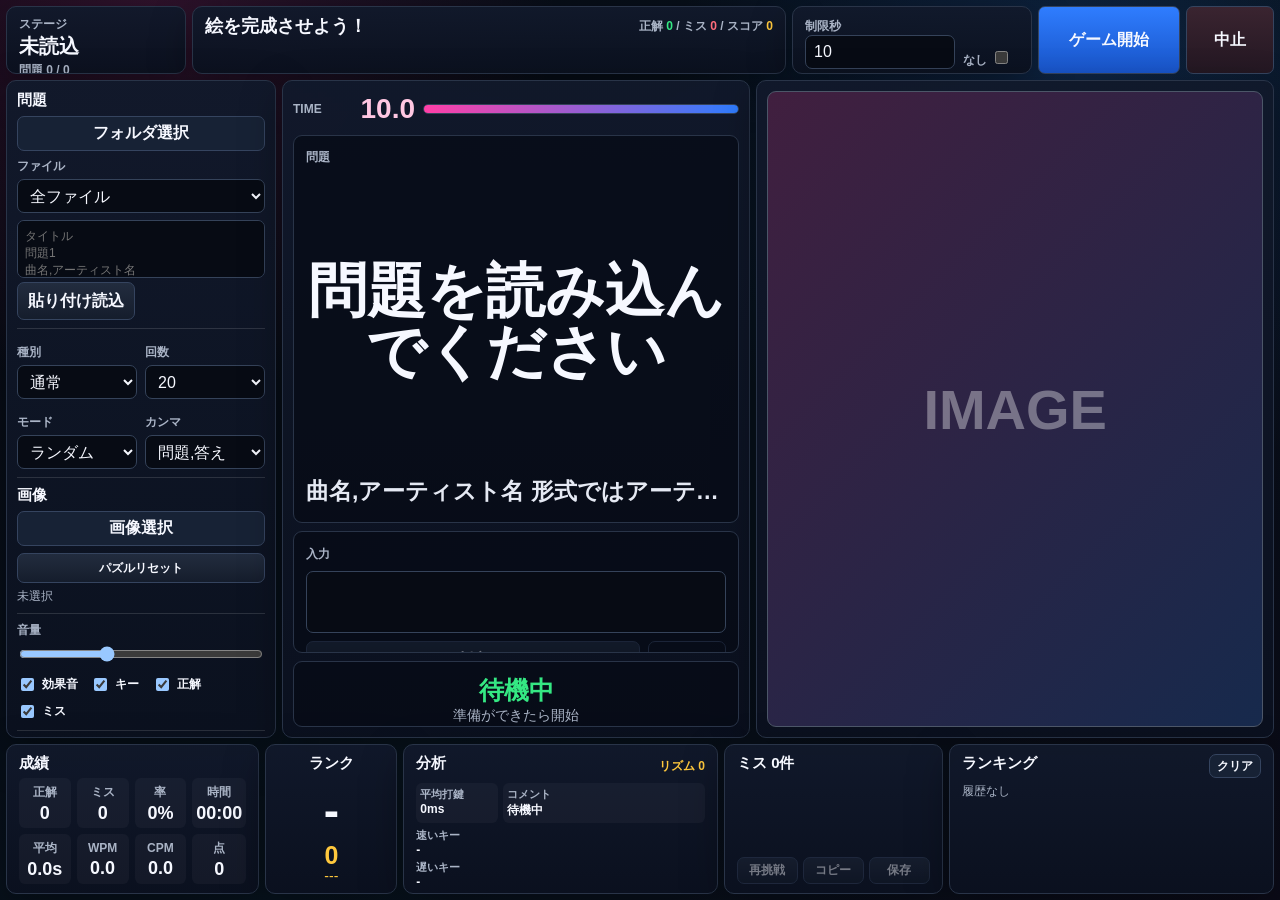
==== index.html @ b045d0a6 "Make rhythm BPM control visible" ====
<!doctype html>
<html lang="ja">
<head>
  <meta charset="utf-8">
  <meta name="viewport" content="width=device-width, initial-scale=1">
  <title>Panel Typing Game</title>
  <link rel="stylesheet" href="style.css">
</head>
<body>
  <main class="app-shell">
    <header class="top-bar">
      <section class="top-card stage-card">
        <span class="mini-label">ステージ</span>
        <strong id="stageTitle">未読込</strong>
        <span>問題 <b id="currentIndex">0</b> / <b id="targetCount">0</b></span>
      </section>

      <section class="top-card progress-card">
        <div class="progress-head">
          <strong>絵を完成させよう！</strong>
          <span>正解 <b id="correctCount">0</b> / ミス <b id="missCount">0</b> / スコア <b id="liveScore">0</b></span>
        </div>
        <div id="progressTiles" class="progress-tiles"></div>
        <div class="progress-track"><div id="progressFill" class="progress-fill"></div></div>
      </section>

      <section class="top-card quick-settings">
        <label>
          <span>制限秒</span>
          <input id="timeLimitInput" type="number" min="1" max="999" step="1" value="10">
        </label>
        <label class="custom-time">
          <span>なし</span>
          <input id="noTimeLimitToggle" type="checkbox">
        </label>
      </section>

      <button id="startBtn" class="button primary-button" type="button">ゲーム開始</button>
      <button id="abortBtn" class="button danger-button" type="button">中止</button>
    </header>

    <section class="game-grid">
      <aside class="side-panel">
        <section class="control-block">
          <div class="block-title">問題</div>
          <label class="file-button">
            フォルダ選択
            <input id="folderInput" type="file" accept=".txt" webkitdirectory multiple>
          </label>
          <label class="compact-label">
            <span>ファイル</span>
            <select id="fileSelect">
              <option value="all">全ファイル</option>
            </select>
          </label>
          <textarea id="pasteArea" class="paste-area" rows="4" placeholder="タイトル&#10;問題1&#10;曲名,アーティスト名"></textarea>
          <button id="loadPasteBtn" class="button secondary-button" type="button">貼り付け読込</button>
        </section>

        <section class="control-block compact-grid">
          <label>
            <span>種別</span>
            <select id="gameTypeSelect">
              <option value="normal" selected>通常</option>
              <option value="timeAttack">タイムアタック</option>
            </select>
          </label>
          <label>
            <span>回数</span>
            <select id="questionCountSelect">
              <option value="10">10</option>
              <option value="20" selected>20</option>
              <option value="30">30</option>
              <option value="50">50</option>
              <option value="all">全問</option>
            </select>
          </label>
          <label>
            <span>モード</span>
            <select id="modeSelect">
              <option value="random" selected>ランダム</option>
              <option value="order">順番</option>
            </select>
          </label>
          <label>
            <span>カンマ</span>
            <select id="commaModeSelect">
              <option value="answer" selected>問題,答え</option>
              <option value="music">音楽</option>
              <option value="sub">問題,サブ</option>
            </select>
          </label>
        </section>

        <section class="control-block">
          <div class="block-title">画像</div>
          <label class="file-button">
            画像選択
            <input id="imageInput" type="file" accept="image/jpeg,image/png">
          </label>
          <button id="resetPuzzleBtn" class="button secondary-button reset-puzzle-button" type="button">パズルリセット</button>
          <div id="imageFileName" class="small-text">未選択</div>
        </section>

        <section class="control-block sound-block">
          <label><span>音量</span><input id="volumeInput" type="range" min="0" max="1" step="0.01" value="0.35"></label>
          <label><input id="soundToggle" type="checkbox" checked> 効果音</label>
          <label><input id="keySoundToggle" type="checkbox" checked> キー</label>
          <label><input id="correctSoundToggle" type="checkbox" checked> 正解</label>
          <label><input id="missSoundToggle" type="checkbox" checked> ミス</label>
        </section>

        <section class="control-block rhythm-block">
          <div class="block-title">リズム</div>
          <div class="rhythm-row">
            <label><input id="rhythmToggle" type="checkbox"> 加点</label>
            <label><span>BPM</span><input id="rhythmBpmInput" type="number" min="40" max="240" step="1" value="100"></label>
          </div>
          <div id="rhythmStatus" class="small-text">拍に合うと加点</div>
        </section>

        <section class="control-block backlog-block">
          <div class="block-title">保留項目</div>
          <ul class="backlog-list">
            <li>デモモード</li>
            <li>高得点モード</li>
            <li>残り1/3警告音</li>
            <li>問題別成績</li>
            <li>難易度別スコア補正</li>
            <li>正解表示時間設定</li>
          <li>CSV/列形式インポート</li>
          </ul>
        </section>
      </aside>

      <section class="typing-panel">
        <div class="timer-line">
          <span>TIME</span>
          <strong id="timerValue">--</strong>
          <div class="timer-gauge"><div id="timerFill"></div></div>
        </div>
        <article class="question-card">
          <div id="countdownOverlay" class="countdown hidden">3</div>
          <span class="mini-label">問題</span>
          <div id="questionText" class="question-text">問題を読み込んでください</div>
          <div id="questionSub" class="question-sub">曲名,アーティスト名 形式ではアーティスト名を表示</div>
        </article>
        <article class="answer-card">
          <span class="mini-label">入力</span>
          <input id="answerInput" type="text" autocomplete="off" spellcheck="false" disabled>
          <div class="answer-actions">
            <button id="judgeBtn" class="button secondary-button" type="button" disabled>判定</button>
            <button id="skipBtn" class="button ghost-button" type="button" disabled>ミス</button>
          </div>
        </article>
        <article class="feedback-card">
          <strong id="feedbackText">待機中</strong>
          <span id="feedbackSub">準備ができたら開始</span>
        </article>
      </section>

      <section class="image-panel">
        <div id="panelBoard" class="panel-board">
          <div class="image-placeholder">IMAGE</div>
        </div>
      </section>
    </section>

    <footer class="bottom-bar">
      <section class="result-card">
        <h2>成績</h2>
        <div class="stats-grid">
          <div><span>正解</span><b id="resultCorrect">0</b></div>
          <div><span>ミス</span><b id="resultMiss">0</b></div>
          <div><span>率</span><b id="resultAccuracy">0%</b></div>
          <div><span>時間</span><b id="resultTime">00:00</b></div>
          <div><span>平均</span><b id="resultAverage">0.0s</b></div>
          <div><span>WPM</span><b id="resultWpm">0.0</b></div>
          <div><span>CPM</span><b id="resultCpm">0.0</b></div>
          <div><span>点</span><b id="resultScore">0</b></div>
        </div>
      </section>

      <section class="rank-card">
        <h2>ランク</h2>
        <strong id="rankValue">-</strong>
        <b id="rankScore" class="rank-score-large">0</b>
        <span id="rankStars">---</span>
      </section>

      <section class="analysis-card">
        <div class="card-head"><h2>分析</h2><span id="rhythmResult">リズム 0</span></div>
        <div class="analysis-grid">
          <div><span>平均打鍵</span><b id="resultKeyAverage">0ms</b></div>
          <div><span>コメント</span><b id="analysisComment">待機中</b></div>
        </div>
        <div class="analysis-lists">
          <p><span>速いキー</span><b id="fastKeys">-</b></p>
          <p><span>遅いキー</span><b id="slowKeys">-</b></p>
          <p><span>得意</span><b id="strongWords">-</b></p>
          <p><span>不得意</span><b id="weakWords">-</b></p>
        </div>
      </section>

      <section class="miss-card">
        <div class="card-head"><h2>ミス <span id="missSummary">0件</span></h2></div>
        <ol id="missList" class="miss-list"></ol>
        <div class="mini-actions">
          <button id="retryMissBtn" class="button secondary-button" type="button" disabled>再挑戦</button>
          <button id="copyMissBtn" class="button secondary-button" type="button" disabled>コピー</button>
          <button id="saveMissBtn" class="button secondary-button" type="button" disabled>保存</button>
        </div>
      </section>

      <section class="ranking-card">
        <div class="card-head">
          <h2>ランキング</h2>
          <button id="clearHistoryBtn" class="mini-button" type="button">クリア</button>
        </div>
        <ol id="rankingList" class="ranking-list"></ol>
      </section>
    </footer>
  </main>

  <script src="app.js"></script>
</body>
</html>
---- style.css ----
:root {
  color-scheme: dark;
  --bg: #070913;
  --panel: rgba(11, 17, 31, 0.96);
  --panel2: rgba(17, 25, 43, 0.96);
  --line: #293448;
  --text: #f6f8ff;
  --muted: #aab4c6;
  --blue: #2f7dff;
  --pink: #ff3fa7;
  --green: #35e883;
  --red: #ff6d7c;
  --gold: #ffc83d;
}

* {
  box-sizing: border-box;
}

body {
  margin: 0;
  width: 100vw;
  height: 100vh;
  overflow: hidden;
  background:
    radial-gradient(circle at 12% 0%, rgba(255, 63, 167, 0.16), transparent 28%),
    radial-gradient(circle at 82% 15%, rgba(47, 125, 255, 0.18), transparent 30%),
    linear-gradient(135deg, #070812, #07131e 54%, #0b0b18);
  color: var(--text);
  font-family: "Segoe UI", "Yu Gothic UI", "Meiryo", sans-serif;
}

button,
input,
select,
textarea {
  font: inherit;
}

button,
select,
input[type="file"],
input[type="checkbox"] {
  cursor: pointer;
}

.app-shell {
  width: min(100vw, 1600px);
  height: 100vh;
  margin: 0 auto;
  padding: 8px;
  display: grid;
  grid-template-rows: 74px minmax(0, 1fr) 166px;
  gap: 8px;
}

.top-bar {
  display: grid;
  grid-template-columns: 180px minmax(340px, 1fr) 240px 142px 88px;
  gap: 8px;
}

.top-card,
.side-panel,
.typing-panel,
.image-panel,
.result-card,
.rank-card,
.analysis-card,
.miss-card,
.ranking-card {
  background: linear-gradient(180deg, var(--panel2), var(--panel));
  border: 1px solid var(--line);
  border-radius: 10px;
  box-shadow: 0 14px 42px rgba(0, 0, 0, 0.34);
}

.top-card {
  padding: 9px 12px;
  overflow: hidden;
}

.stage-card {
  display: grid;
  grid-template-rows: 15px 27px 20px;
  gap: 2px;
}

.stage-card strong {
  overflow: hidden;
  text-overflow: ellipsis;
  white-space: nowrap;
  font-size: 20px;
}

.mini-label,
.stage-card span,
.progress-head span,
.quick-settings span,
.compact-label span,
.compact-grid span,
.sound-block span,
.rhythm-block span,
.backlog-list,
.stats-grid span {
  color: var(--muted);
  font-size: 12px;
  font-weight: 800;
}

.progress-card {
  display: grid;
  grid-template-rows: 20px 24px 10px;
  gap: 7px;
}

.progress-head {
  display: flex;
  align-items: center;
  justify-content: space-between;
  gap: 12px;
  min-width: 0;
}

.progress-head strong {
  font-size: 18px;
  white-space: nowrap;
}

.progress-head span {
  white-space: nowrap;
}

.progress-head b:nth-of-type(1) {
  color: var(--green);
}

.progress-head b:nth-of-type(2) {
  color: var(--red);
}

.progress-head b:nth-of-type(3) {
  color: var(--gold);
}

.progress-tiles {
  display: grid;
  grid-template-columns: repeat(auto-fit, minmax(12px, 1fr));
  gap: 4px;
}

.progress-tile {
  height: 22px;
  border: 1px solid #566174;
  border-radius: 3px;
  background: #11151e;
}

.progress-tile.done {
  background: linear-gradient(180deg, #ff58b8, #d9228b);
  box-shadow: 0 0 10px rgba(255, 63, 167, 0.5);
}

.progress-track,
.timer-gauge {
  height: 10px;
  border: 1px solid #35435a;
  border-radius: 999px;
  overflow: hidden;
  background: #101826;
}

.progress-fill,
#timerFill {
  height: 100%;
  width: 0%;
  background: linear-gradient(90deg, var(--pink), var(--blue));
  transition: width 120ms ease;
}

.quick-settings {
  display: grid;
  grid-template-columns: 1fr 56px;
  gap: 8px;
  align-items: end;
}

.custom-time input[type="number"] {
  text-align: center;
}

.button,
.file-button,
.mini-button {
  border: 1px solid #35445f;
  border-radius: 7px;
  color: var(--text);
  background: #172235;
  font-weight: 900;
  text-align: center;
}

.button {
  min-height: 38px;
  padding: 7px 10px;
}

.button:disabled {
  opacity: 0.45;
  cursor: not-allowed;
}

.primary-button {
  background: linear-gradient(180deg, #2f7dff, #1854c8);
}

.secondary-button {
  background: linear-gradient(180deg, #222c3e, #151d2c);
}

.ghost-button {
  background: transparent;
}

.danger-button {
  background: linear-gradient(180deg, #3a2430, #231722);
}

select,
input[type="number"],
input[type="text"],
textarea {
  width: 100%;
  border: 1px solid #35435a;
  border-radius: 7px;
  background: #070b14;
  color: var(--text);
}

select,
input[type="number"] {
  height: 34px;
  padding: 4px 8px;
}

.game-grid {
  min-height: 0;
  display: grid;
  grid-template-columns: 270px minmax(360px, 0.95fr) minmax(420px, 1.05fr);
  gap: 8px;
}

.side-panel {
  min-height: 0;
  padding: 10px;
  display: grid;
  grid-template-rows: auto auto auto auto auto minmax(0, 1fr);
  gap: 8px;
  overflow: hidden;
}

.control-block {
  padding-bottom: 8px;
  border-bottom: 1px solid rgba(255, 255, 255, 0.13);
}

.control-block:last-child {
  border-bottom: 0;
}

.block-title {
  margin-bottom: 6px;
  font-size: 15px;
  font-weight: 900;
}

.file-button {
  display: grid;
  place-items: center;
  min-height: 34px;
  padding: 6px 8px;
}

.file-button input {
  display: none;
}

.compact-label,
.compact-grid label,
.sound-block label,
.rhythm-block label {
  display: grid;
  gap: 4px;
  margin-top: 7px;
}

.paste-area {
  height: 58px;
  margin-top: 7px;
  padding: 7px;
  resize: none;
  font-size: 12px;
}

.compact-grid {
  display: grid;
  grid-template-columns: 1fr 1fr;
  gap: 8px;
}

.sound-block {
  min-width: 0;
}

.sound-block label {
  display: inline-flex;
  align-items: center;
  gap: 5px;
  margin-right: 8px;
  font-size: 12px;
  font-weight: 800;
}

.sound-block label:first-child {
  display: grid;
  width: 100%;
  margin: 0 0 4px;
}

.rhythm-block label:first-of-type {
  display: flex;
  align-items: center;
  gap: 5px;
  font-size: 12px;
  font-weight: 800;
}

.rhythm-row {
  display: grid;
  grid-template-columns: 72px minmax(0, 1fr);
  gap: 8px;
  align-items: end;
}

.rhythm-row label {
  margin-top: 0;
}

.rhythm-row label:last-child {
  display: grid;
  grid-template-columns: 34px minmax(0, 1fr);
  align-items: center;
  gap: 5px;
}

.rhythm-block input[type="number"] {
  height: 30px;
}

.backlog-block {
  min-height: 0;
  padding-bottom: 0;
  overflow: hidden;
}

.backlog-list {
  max-height: 100%;
  margin: 0;
  padding-left: 17px;
  overflow-y: auto;
  line-height: 1.45;
}

.small-text,
.empty-note {
  margin-top: 5px;
  color: var(--muted);
  font-size: 12px;
  overflow: hidden;
  text-overflow: ellipsis;
  white-space: nowrap;
}

.typing-panel {
  min-height: 0;
  padding: 10px;
  display: grid;
  grid-template-rows: 36px minmax(176px, 1fr) 122px 66px;
  gap: 8px;
}

.timer-line {
  display: grid;
  grid-template-columns: 44px 70px 1fr;
  align-items: center;
  gap: 8px;
}

.timer-line span {
  color: var(--muted);
  font-size: 12px;
  font-weight: 900;
}

.timer-line strong {
  color: #ffc7e2;
  font-size: 28px;
  text-align: right;
}

.question-card,
.answer-card,
.feedback-card {
  position: relative;
  border: 1px solid var(--line);
  border-radius: 9px;
  background: rgba(6, 11, 21, 0.72);
  padding: 12px;
  overflow: hidden;
}

.question-card {
  display: grid;
  grid-template-rows: 18px minmax(0, 1fr) 34px;
  align-items: center;
  gap: 4px;
}

.question-text {
  display: grid;
  place-items: center;
  text-align: center;
  font-size: clamp(42px, 5vw, 76px);
  line-height: 1.04;
  font-weight: 900;
  overflow-wrap: anywhere;
}

.question-sub {
  height: 34px;
  text-align: center;
  color: #e5e9f3;
  font-size: clamp(16px, 1.8vw, 24px);
  font-weight: 800;
  overflow: hidden;
  text-overflow: ellipsis;
  white-space: nowrap;
  align-self: start;
}

#answerInput {
  height: 62px;
  margin-top: 8px;
  padding: 6px 12px;
  font-family: Consolas, "Courier New", monospace;
  font-size: clamp(30px, 4vw, 52px);
}

.answer-actions {
  display: grid;
  grid-template-columns: 1fr 78px;
  gap: 8px;
  margin-top: 8px;
}

.feedback-card {
  display: grid;
  place-items: center;
  text-align: center;
}

.feedback-card strong {
  color: var(--green);
  font-size: 25px;
}

.feedback-card strong.miss {
  color: var(--red);
}

.feedback-card span {
  color: var(--muted);
  font-size: 14px;
}

.countdown {
  position: absolute;
  inset: 0;
  z-index: 5;
  display: grid;
  place-items: center;
  background: rgba(5, 8, 15, 0.82);
  color: var(--gold);
  font-size: min(18vw, 180px);
  font-weight: 1000;
}

.hidden {
  display: none !important;
}

.image-panel {
  min-width: 0;
  min-height: 0;
  padding: 10px;
}

.panel-board {
  position: relative;
  display: grid;
  width: 100%;
  height: 100%;
  min-height: 0;
  overflow: hidden;
  border: 1px solid #4c5668;
  border-radius: 9px;
  background:
    linear-gradient(135deg, rgba(255, 63, 167, 0.2), rgba(47, 125, 255, 0.18)),
    #111725;
}

.board-image {
  position: absolute;
  inset: 0;
  width: 100%;
  height: 100%;
  object-position: center;
  z-index: 0;
}

.image-placeholder {
  position: absolute;
  inset: 0;
  display: grid;
  place-items: center;
  color: rgba(255, 255, 255, 0.36);
  font-size: 56px;
  font-weight: 900;
}

.tile {
  position: relative;
  z-index: 1;
  overflow: hidden;
  border: 1px solid rgba(255, 255, 255, 0.24);
  background: transparent;
  background-repeat: no-repeat;
}

.tile.covered::after {
  content: "";
  position: absolute;
  inset: 0;
  background:
    linear-gradient(135deg, rgba(255, 255, 255, 0.08), transparent 45%),
    linear-gradient(180deg, #2b2b28, #101115);
  box-shadow: inset 0 0 24px rgba(0, 0, 0, 0.5);
}

.tile.revealed {
  animation: revealPop 260ms ease both;
}

@keyframes revealPop {
  0% { transform: scale(0.95); filter: brightness(1.5); }
  100% { transform: scale(1); filter: brightness(1); }
}

.bottom-bar {
  display: grid;
  grid-template-columns: 0.95fr 132px 1.18fr 0.82fr 1.22fr;
  gap: 8px;
  min-height: 0;
}

.result-card,
.rank-card,
.analysis-card,
.miss-card,
.ranking-card {
  padding: 9px 12px;
  overflow: hidden;
}

h2 {
  margin: 0 0 5px;
  font-size: 15px;
}

.stats-grid {
  display: grid;
  grid-template-columns: repeat(4, 1fr);
  gap: 6px;
}

.stats-grid div {
  text-align: center;
  padding: 4px;
  border-radius: 6px;
  background: rgba(255, 255, 255, 0.035);
}

.stats-grid b {
  display: block;
  margin-top: 2px;
  font-size: 18px;
}

.rank-card {
  display: grid;
  grid-template-rows: auto 1fr auto auto;
  align-items: center;
  text-align: center;
}

.rank-card strong {
  display: block;
  font-size: 46px;
  line-height: 1;
}

.rank-score-large {
  display: block;
  color: var(--gold);
  font-size: 25px;
  line-height: 1.05;
}

.rank-s strong {
  color: var(--gold);
}

.rank-a strong {
  color: var(--green);
}

.rank-b strong {
  color: var(--blue);
}

.rank-c strong {
  color: var(--red);
}

.rank-card span {
  color: var(--gold);
  font-size: 14px;
}

.analysis-card {
  display: grid;
  grid-template-rows: auto auto minmax(0, 1fr);
  gap: 5px;
}

.analysis-card .card-head span {
  color: var(--gold);
  font-size: 12px;
  font-weight: 900;
}

.analysis-grid {
  display: grid;
  grid-template-columns: 82px minmax(0, 1fr);
  gap: 5px;
}

.analysis-grid div {
  min-width: 0;
  padding: 4px;
  border-radius: 6px;
  background: rgba(255, 255, 255, 0.035);
}

.analysis-grid span,
.analysis-lists span {
  display: block;
  color: var(--muted);
  font-size: 11px;
  font-weight: 900;
}

.analysis-grid b,
.analysis-lists b {
  display: block;
  overflow: hidden;
  text-overflow: ellipsis;
  white-space: nowrap;
  font-size: 12px;
}

.analysis-lists {
  min-height: 0;
  overflow-y: auto;
  display: grid;
  gap: 3px;
}

.analysis-lists p {
  min-width: 0;
  margin: 0;
}

.miss-card {
  display: grid;
  grid-template-rows: auto minmax(0, 1fr) auto;
}

.ranking-card {
  display: grid;
  grid-template-rows: auto minmax(0, 1fr);
}

.card-head {
  display: flex;
  justify-content: space-between;
  align-items: center;
  gap: 6px;
}

.miss-list,
.ranking-list {
  margin: 0;
  min-height: 0;
  overflow-y: auto;
  overflow-x: hidden;
  font-size: 12px;
}

.miss-list {
  padding-left: 20px;
}

.ranking-list {
  padding-left: 0;
  list-style: none;
}

.miss-list li,
.ranking-list li {
  white-space: nowrap;
  overflow: hidden;
  text-overflow: ellipsis;
}

.mini-actions {
  display: grid;
  grid-template-columns: repeat(3, 1fr);
  gap: 5px;
  margin-top: 5px;
}

.mini-actions .button {
  min-height: 27px;
  padding: 3px 4px;
  font-size: 12px;
}

.mini-button {
  min-height: 24px;
  padding: 2px 7px;
  font-size: 12px;
}

.reset-puzzle-button {
  width: 100%;
  min-height: 30px;
  margin-top: 7px;
  padding: 4px 8px;
  font-size: 12px;
}

.ranking-item {
  display: grid;
  grid-template-columns: 32px 42px minmax(0, 1fr) 26px 56px;
  gap: 5px;
  align-items: center;
}

.ranking-type,
.ranking-grade {
  color: var(--muted);
  font-weight: 900;
}

.ranking-title {
  overflow: hidden;
  text-overflow: ellipsis;
}

.ranking-score {
  color: var(--gold);
  font-weight: 900;
  text-align: right;
}

@media (max-aspect-ratio: 16/10) {
  .app-shell {
    grid-template-rows: 68px minmax(0, 1fr) 150px;
    gap: 6px;
    padding: 6px;
  }

  .top-bar,
  .game-grid,
  .bottom-bar {
    gap: 6px;
  }

  .question-text {
    font-size: clamp(36px, 4.6vw, 66px);
  }

  #answerInput {
    font-size: clamp(28px, 3.5vw, 46px);
  }
}
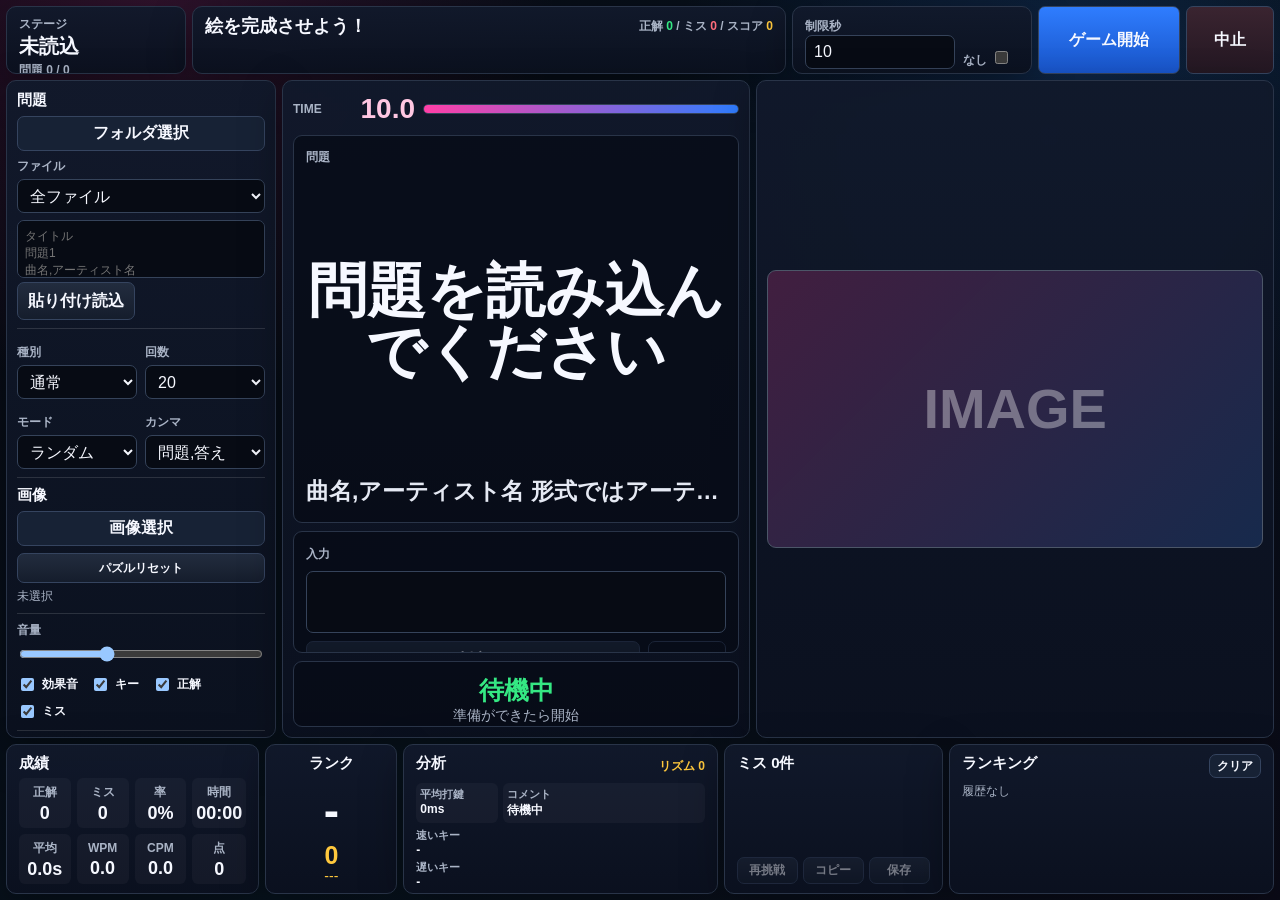
==== commit 1512292d: "Add demo mode and responsive layout fixes" ====
--- a/index.html
+++ b/index.html
@@ -117,6 +117,12 @@
             <label><span>BPM</span><input id="rhythmBpmInput" type="number" min="40" max="240" step="1" value="100"></label>
           </div>
           <div id="rhythmStatus" class="small-text">拍に合うと加点</div>
+        </section>
+
+        <section class="control-block demo-block">
+          <div class="block-title">デモ</div>
+          <label><input id="demoToggle" type="checkbox"> デモ入力</label>
+          <div id="demoStatus" class="small-text">制限時間の80%で入力</div>
         </section>
 
         <section class="control-block backlog-block">
--- a/style.css
+++ b/style.css
@@ -101,6 +101,7 @@
 .compact-grid span,
 .sound-block span,
 .rhythm-block span,
+.demo-block span,
 .backlog-list,
 .stats-grid span {
   color: var(--muted);
@@ -253,10 +254,11 @@
 .side-panel {
   min-height: 0;
   padding: 10px;
-  display: grid;
-  grid-template-rows: auto auto auto auto auto minmax(0, 1fr);
-  gap: 8px;
-  overflow: hidden;
+  display: flex;
+  flex-direction: column;
+  gap: 8px;
+  overflow-y: auto;
+  overflow-x: hidden;
 }
 
 .control-block {
@@ -288,7 +290,8 @@
 .compact-label,
 .compact-grid label,
 .sound-block label,
-.rhythm-block label {
+.rhythm-block label,
+.demo-block label {
   display: grid;
   gap: 4px;
   margin-top: 7px;
@@ -357,10 +360,17 @@
   height: 30px;
 }
 
+.demo-block label {
+  display: flex;
+  align-items: center;
+  gap: 5px;
+  font-size: 12px;
+  font-weight: 800;
+}
+
 .backlog-block {
   min-height: 0;
   padding-bottom: 0;
-  overflow: hidden;
 }
 
 .backlog-list {
@@ -495,6 +505,11 @@
   font-weight: 1000;
 }
 
+.countdown.start-word {
+  font-size: min(9vw, 88px);
+  letter-spacing: 0;
+}
+
 .hidden {
   display: none !important;
 }
@@ -503,13 +518,18 @@
   min-width: 0;
   min-height: 0;
   padding: 10px;
+  display: grid;
+  place-items: center;
 }
 
 .panel-board {
   position: relative;
   display: grid;
-  width: 100%;
-  height: 100%;
+  width: min(100%, calc((100vh - 272px) * 16 / 9));
+  max-width: 100%;
+  height: auto;
+  max-height: 100%;
+  aspect-ratio: 16 / 9;
   min-height: 0;
   overflow: hidden;
   border: 1px solid #4c5668;
@@ -814,4 +834,8 @@
   #answerInput {
     font-size: clamp(28px, 3.5vw, 46px);
   }
-}
+
+  .panel-board {
+    width: min(100%, calc((100vh - 236px) * 16 / 9));
+  }
+}
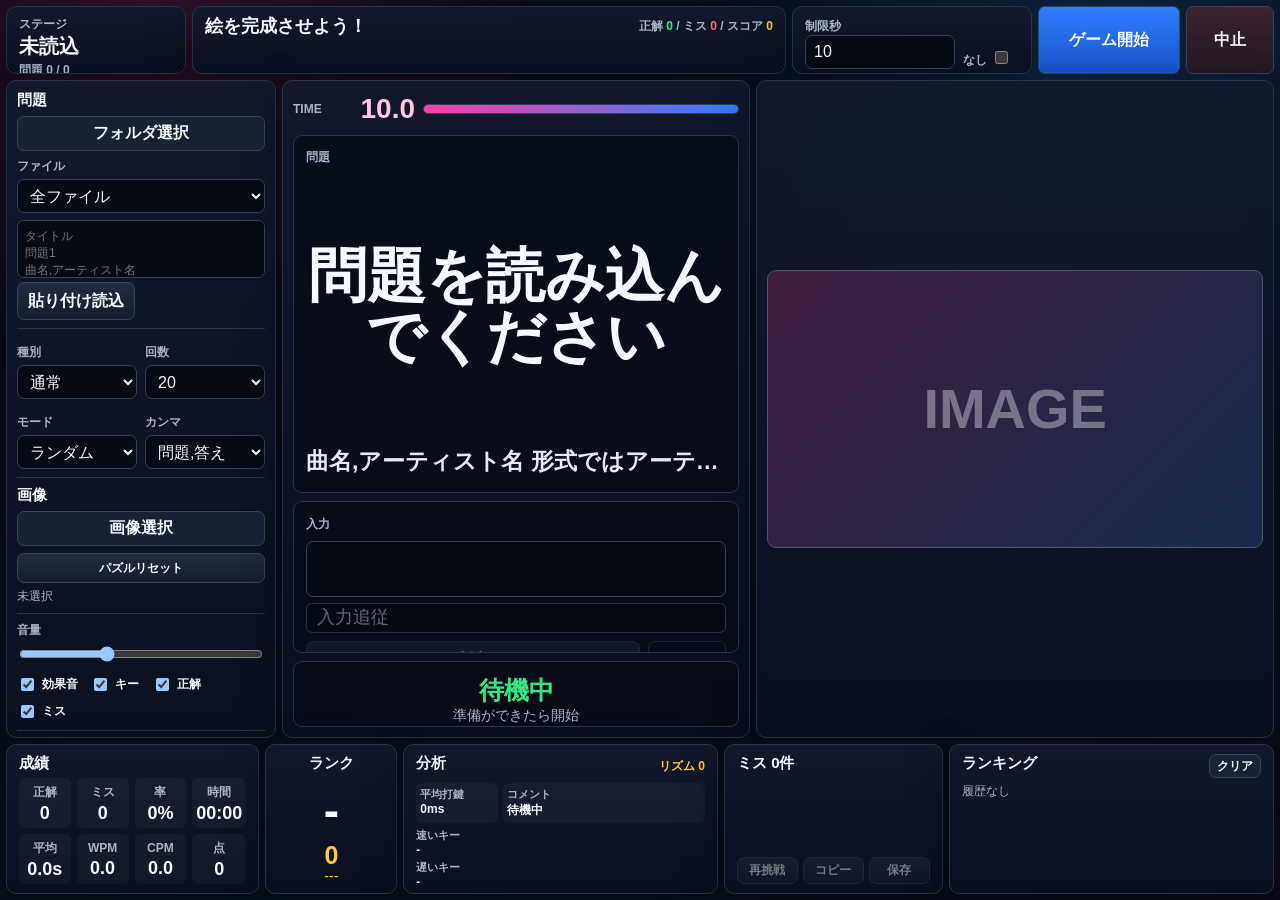
==== commit 1bae490e: "Use character speed scoring and input mirror" ====
--- a/index.html
+++ b/index.html
@@ -154,6 +154,7 @@
         <article class="answer-card">
           <span class="mini-label">入力</span>
           <input id="answerInput" type="text" autocomplete="off" spellcheck="false" disabled>
+          <div id="inputMirror" class="input-mirror" aria-hidden="true"></div>
           <div class="answer-actions">
             <button id="judgeBtn" class="button secondary-button" type="button" disabled>判定</button>
             <button id="skipBtn" class="button ghost-button" type="button" disabled>ミス</button>
--- a/style.css
+++ b/style.css
@@ -395,7 +395,7 @@
   min-height: 0;
   padding: 10px;
   display: grid;
-  grid-template-rows: 36px minmax(176px, 1fr) 122px 66px;
+  grid-template-rows: 36px minmax(160px, 1fr) 152px 66px;
   gap: 8px;
 }
 
@@ -459,11 +459,32 @@
 }
 
 #answerInput {
-  height: 62px;
+  height: 56px;
   margin-top: 8px;
   padding: 6px 12px;
   font-family: Consolas, "Courier New", monospace;
   font-size: clamp(30px, 4vw, 52px);
+}
+
+.input-mirror {
+  height: 30px;
+  margin-top: 6px;
+  padding: 4px 10px;
+  overflow-x: auto;
+  overflow-y: hidden;
+  white-space: pre;
+  border: 1px solid rgba(53, 67, 90, 0.7);
+  border-radius: 6px;
+  background: rgba(0, 0, 0, 0.24);
+  color: #dce7ff;
+  font-family: Consolas, "Courier New", monospace;
+  font-size: 18px;
+  line-height: 20px;
+}
+
+.input-mirror:empty::before {
+  content: "入力追従";
+  color: rgba(170, 180, 198, 0.55);
 }
 
 .answer-actions {
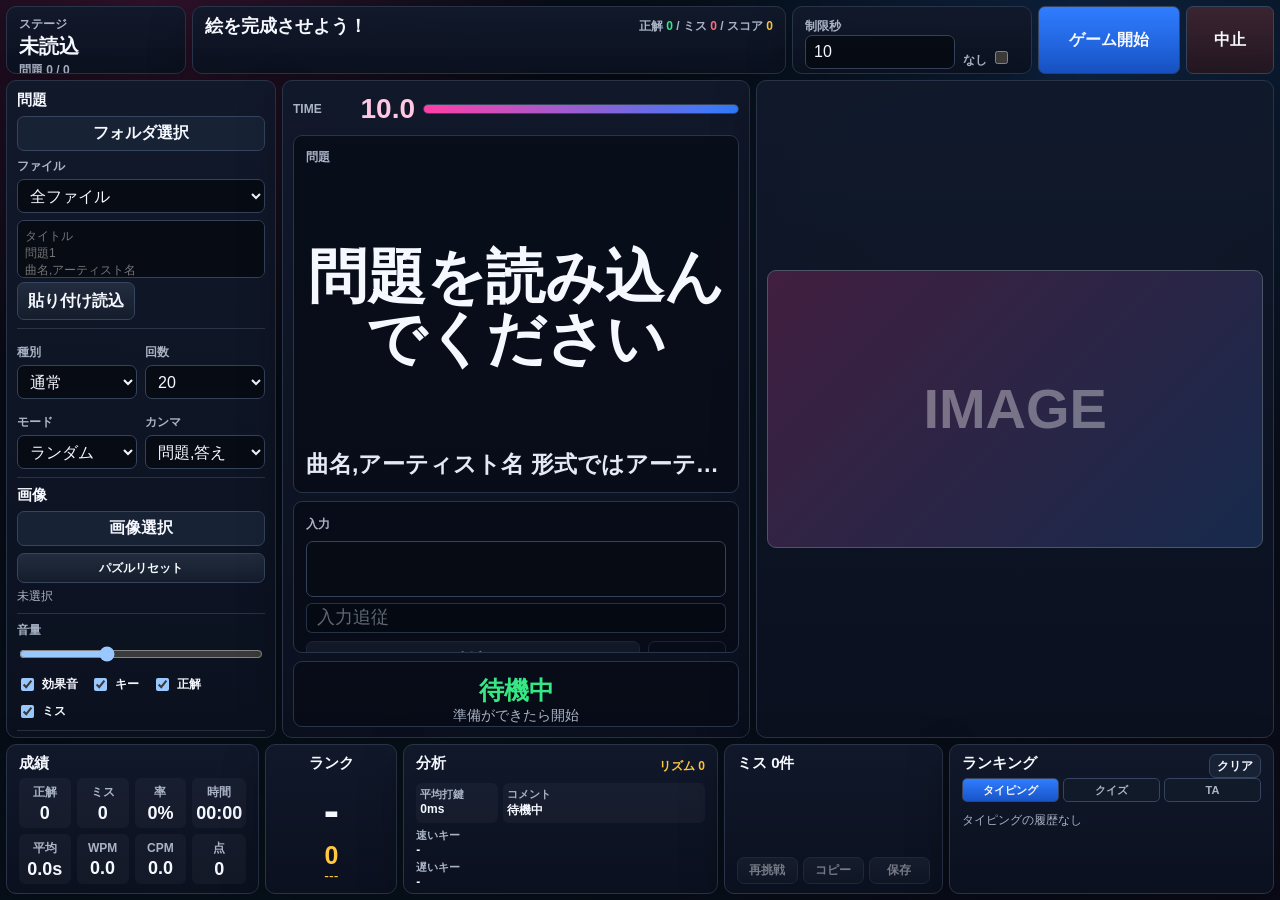
==== commit 162d989d: "Revise scoring and split rankings" ====
--- a/index.html
+++ b/index.html
@@ -134,7 +134,8 @@
             <li>問題別成績</li>
             <li>難易度別スコア補正</li>
             <li>正解表示時間設定</li>
-          <li>CSV/列形式インポート</li>
+            <li>CSV/列形式インポート</li>
+            <li>スマートフォン用プレイ画面</li>
           </ul>
         </section>
       </aside>
@@ -224,6 +225,11 @@
           <h2>ランキング</h2>
           <button id="clearHistoryBtn" class="mini-button" type="button">クリア</button>
         </div>
+        <div id="rankingTabs" class="ranking-tabs" role="group" aria-label="ランキング種別">
+          <button class="ranking-tab active" type="button" data-score-type="typing">タイピング</button>
+          <button class="ranking-tab" type="button" data-score-type="quiz">クイズ</button>
+          <button class="ranking-tab" type="button" data-score-type="timeAttack">TA</button>
+        </div>
         <ol id="rankingList" class="ranking-list"></ol>
       </section>
     </footer>
--- a/style.css
+++ b/style.css
@@ -431,7 +431,7 @@
 
 .question-card {
   display: grid;
-  grid-template-rows: 18px minmax(0, 1fr) 34px;
+  grid-template-rows: 18px minmax(0, 1fr) minmax(26px, auto);
   align-items: center;
   gap: 4px;
 }
@@ -446,8 +446,20 @@
   overflow-wrap: anywhere;
 }
 
+.question-text.long-text {
+  font-size: clamp(28px, 3.4vw, 48px);
+  line-height: 1.12;
+}
+
+.question-text.very-long-text {
+  font-size: clamp(20px, 2.3vw, 34px);
+  line-height: 1.18;
+  align-content: center;
+}
+
 .question-sub {
-  height: 34px;
+  min-height: 26px;
+  max-height: 46px;
   text-align: center;
   color: #e5e9f3;
   font-size: clamp(16px, 1.8vw, 24px);
@@ -456,6 +468,16 @@
   text-overflow: ellipsis;
   white-space: nowrap;
   align-self: start;
+}
+
+.question-sub.long-text {
+  font-size: clamp(13px, 1.25vw, 18px);
+}
+
+.question-sub.very-long-text {
+  white-space: normal;
+  font-size: clamp(11px, 1vw, 15px);
+  line-height: 1.15;
 }
 
 #answerInput {
@@ -464,6 +486,14 @@
   padding: 6px 12px;
   font-family: Consolas, "Courier New", monospace;
   font-size: clamp(30px, 4vw, 52px);
+}
+
+#answerInput.long-answer {
+  font-size: clamp(22px, 2.8vw, 36px);
+}
+
+#answerInput.very-long-answer {
+  font-size: clamp(16px, 2vw, 26px);
 }
 
 .input-mirror {
@@ -482,6 +512,14 @@
   line-height: 20px;
 }
 
+.input-mirror.long-answer {
+  font-size: 15px;
+}
+
+.input-mirror.very-long-answer {
+  font-size: 12px;
+}
+
 .input-mirror:empty::before {
   content: "入力追従";
   color: rgba(170, 180, 198, 0.55);
@@ -749,7 +787,7 @@
 
 .ranking-card {
   display: grid;
-  grid-template-rows: auto minmax(0, 1fr);
+  grid-template-rows: auto auto minmax(0, 1fr);
 }
 
 .card-head {
@@ -777,6 +815,29 @@
   list-style: none;
 }
 
+.ranking-tabs {
+  display: grid;
+  grid-template-columns: repeat(3, 1fr);
+  gap: 4px;
+  margin-bottom: 5px;
+}
+
+.ranking-tab {
+  min-width: 0;
+  height: 24px;
+  border: 1px solid #35445f;
+  border-radius: 5px;
+  background: #111a29;
+  color: var(--muted);
+  font-size: 11px;
+  font-weight: 900;
+}
+
+.ranking-tab.active {
+  background: linear-gradient(180deg, #2f7dff, #1854c8);
+  color: var(--text);
+}
+
 .miss-list li,
 .ranking-list li {
   white-space: nowrap;
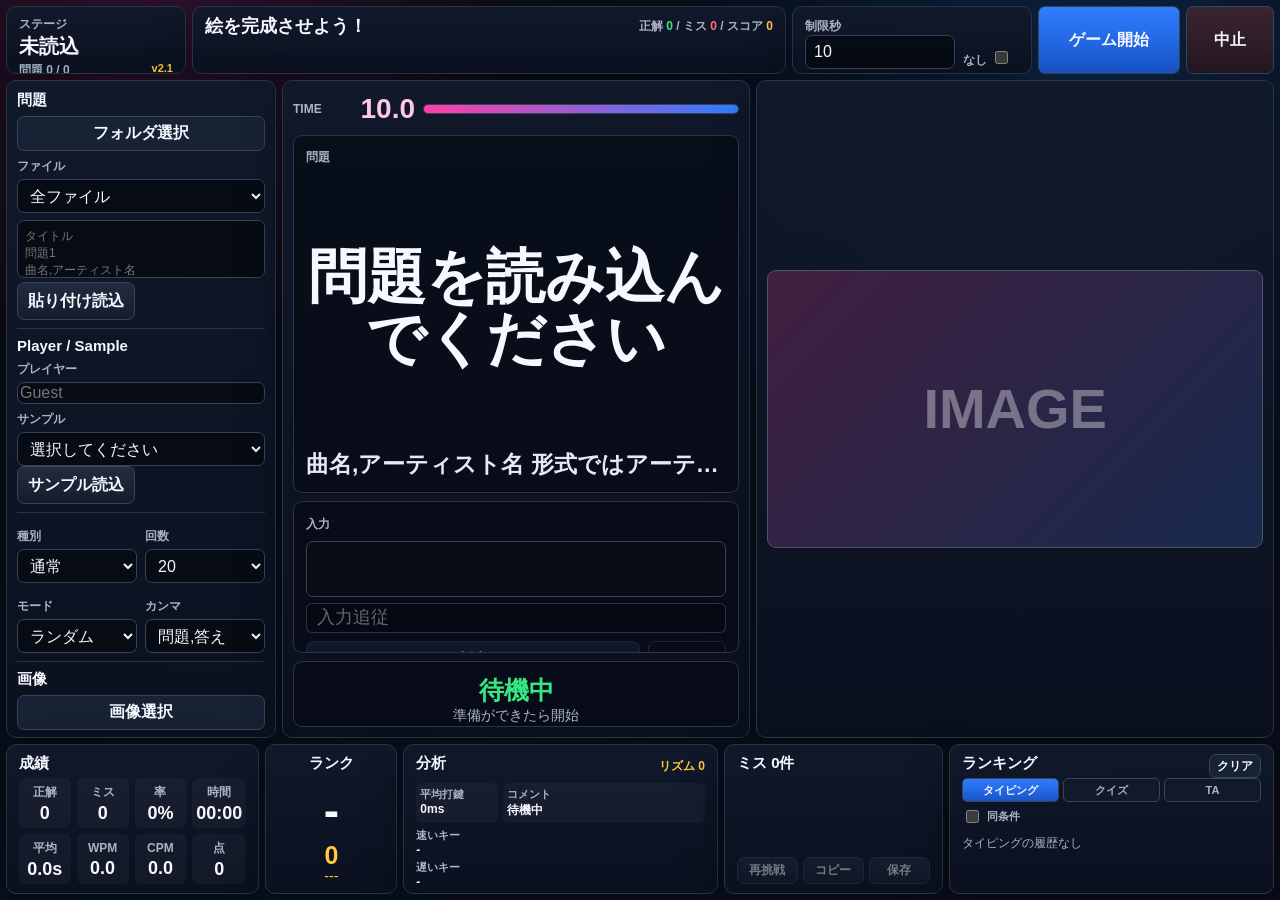
==== commit 3a0ecfb8: "Add v2.1 public play improvements" ====
--- a/index.html
+++ b/index.html
@@ -12,7 +12,7 @@
       <section class="top-card stage-card">
         <span class="mini-label">ステージ</span>
         <strong id="stageTitle">未読込</strong>
-        <span>問題 <b id="currentIndex">0</b> / <b id="targetCount">0</b></span>
+        <span>問題 <b id="currentIndex">0</b> / <b id="targetCount">0</b> <b id="versionBadge" class="version-badge">v2.1</b></span>
       </section>
 
       <section class="top-card progress-card">
@@ -57,6 +57,21 @@
           <button id="loadPasteBtn" class="button secondary-button" type="button">貼り付け読込</button>
         </section>
 
+        <section class="control-block player-block">
+          <div class="block-title">Player / Sample</div>
+          <label class="compact-label">
+            <span>プレイヤー</span>
+            <input id="playerNameInput" type="text" maxlength="24" placeholder="Guest">
+          </label>
+          <label class="compact-label">
+            <span>サンプル</span>
+            <select id="sampleSelect">
+              <option value="">選択してください</option>
+            </select>
+          </label>
+          <button id="loadSampleBtn" class="button secondary-button" type="button">サンプル読込</button>
+        </section>
+
         <section class="control-block compact-grid">
           <label>
             <span>種別</span>
@@ -96,7 +111,15 @@
           <div class="block-title">画像</div>
           <label class="file-button">
             画像選択
-            <input id="imageInput" type="file" accept="image/jpeg,image/png">
+            <input id="imageInput" type="file" accept="image/jpeg,image/png" multiple>
+          </label>
+          <label class="compact-label">
+            <span>表示</span>
+            <select id="imageModeSelect">
+              <option value="puzzle" selected>パズル</option>
+              <option value="wallpaper">壁紙</option>
+              <option value="slideshow">スライドショー</option>
+            </select>
           </label>
           <button id="resetPuzzleBtn" class="button secondary-button reset-puzzle-button" type="button">パズルリセット</button>
           <div id="imageFileName" class="small-text">未選択</div>
@@ -114,7 +137,11 @@
           <div class="block-title">リズム</div>
           <div class="rhythm-row">
             <label><input id="rhythmToggle" type="checkbox"> 加点</label>
-            <label><span>BPM</span><input id="rhythmBpmInput" type="number" min="40" max="240" step="1" value="100"></label>
+            <label><span>BPM</span><input id="rhythmBpmInput" type="number" min="40" max="300" step="1" value="100"></label>
+          </div>
+          <div class="metronome-line">
+            <span id="metronomeLight" class="metronome-light"></span>
+            <b id="rhythmJudge">Ready</b>
           </div>
           <div id="rhythmStatus" class="small-text">拍に合うと加点</div>
         </section>
@@ -136,6 +163,9 @@
             <li>正解表示時間設定</li>
             <li>CSV/列形式インポート</li>
             <li>スマートフォン用プレイ画面</li>
+            <li>サンプリングSE</li>
+            <li>BGM</li>
+            <li>オンライン共有用サンプル拡充</li>
           </ul>
         </section>
       </aside>
@@ -149,6 +179,7 @@
         <article class="question-card">
           <div id="countdownOverlay" class="countdown hidden">3</div>
           <span class="mini-label">問題</span>
+          <div id="scorePop" class="score-pop hidden"></div>
           <div id="questionText" class="question-text">問題を読み込んでください</div>
           <div id="questionSub" class="question-sub">曲名,アーティスト名 形式ではアーティスト名を表示</div>
         </article>
@@ -230,6 +261,10 @@
           <button class="ranking-tab" type="button" data-score-type="quiz">クイズ</button>
           <button class="ranking-tab" type="button" data-score-type="timeAttack">TA</button>
         </div>
+        <label class="ranking-filter">
+          <input id="sameConditionToggle" type="checkbox">
+          <span>同条件</span>
+        </label>
         <ol id="rankingList" class="ranking-list"></ol>
       </section>
     </footer>
--- a/style.css
+++ b/style.css
@@ -93,6 +93,12 @@
   font-size: 20px;
 }
 
+.version-badge {
+  float: right;
+  color: var(--gold);
+  font-size: 11px;
+}
+
 .mini-label,
 .stage-card span,
 .progress-head span,
@@ -291,6 +297,7 @@
 .compact-grid label,
 .sound-block label,
 .rhythm-block label,
+.player-block label,
 .demo-block label {
   display: grid;
   gap: 4px;
@@ -358,6 +365,56 @@
 
 .rhythm-block input[type="number"] {
   height: 30px;
+}
+
+.metronome-line {
+  display: grid;
+  grid-template-columns: 24px minmax(0, 1fr);
+  gap: 8px;
+  align-items: center;
+  margin-top: 7px;
+}
+
+.metronome-light {
+  width: 18px;
+  height: 18px;
+  border-radius: 999px;
+  border: 1px solid rgba(255, 255, 255, 0.35);
+  background: #1b2433;
+  box-shadow: inset 0 0 8px rgba(0, 0, 0, 0.45);
+}
+
+.metronome-light.beat {
+  animation: beatFlash 180ms ease both;
+}
+
+.metronome-light.accent {
+  background: var(--gold);
+}
+
+#rhythmJudge {
+  overflow: hidden;
+  text-overflow: ellipsis;
+  white-space: nowrap;
+  font-size: 12px;
+}
+
+#rhythmJudge.excellent {
+  color: var(--gold);
+}
+
+#rhythmJudge.good {
+  color: var(--green);
+}
+
+#rhythmJudge.ng {
+  color: var(--red);
+}
+
+@keyframes beatFlash {
+  0% { transform: scale(0.85); filter: brightness(1); }
+  35% { transform: scale(1.28); filter: brightness(2); }
+  100% { transform: scale(1); filter: brightness(1); }
 }
 
 .demo-block label {
@@ -434,6 +491,32 @@
   grid-template-rows: 18px minmax(0, 1fr) minmax(26px, auto);
   align-items: center;
   gap: 4px;
+}
+
+.score-pop {
+  position: absolute;
+  top: 30px;
+  right: 16px;
+  z-index: 4;
+  color: var(--gold);
+  font-size: 18px;
+  font-weight: 1000;
+  text-shadow: 0 2px 12px rgba(0, 0, 0, 0.7);
+  pointer-events: none;
+}
+
+.score-pop.miss {
+  color: var(--red);
+}
+
+.score-pop.pop {
+  animation: scorePop 850ms ease both;
+}
+
+@keyframes scorePop {
+  0% { opacity: 0; transform: translateY(10px) scale(0.9); }
+  18% { opacity: 1; transform: translateY(0) scale(1.05); }
+  100% { opacity: 0; transform: translateY(-24px) scale(1); }
 }
 
 .question-text {
@@ -598,6 +681,11 @@
     #111725;
 }
 
+.panel-board.wallpaper-mode,
+.panel-board.slideshow-mode {
+  box-shadow: inset 0 0 80px rgba(0, 0, 0, 0.28);
+}
+
 .board-image {
   position: absolute;
   inset: 0;
@@ -787,7 +875,7 @@
 
 .ranking-card {
   display: grid;
-  grid-template-rows: auto auto minmax(0, 1fr);
+  grid-template-rows: auto auto auto minmax(0, 1fr);
 }
 
 .card-head {
@@ -838,6 +926,16 @@
   color: var(--text);
 }
 
+.ranking-filter {
+  display: flex;
+  align-items: center;
+  gap: 5px;
+  margin-bottom: 4px;
+  color: var(--muted);
+  font-size: 11px;
+  font-weight: 900;
+}
+
 .miss-list li,
 .ranking-list li {
   white-space: nowrap;
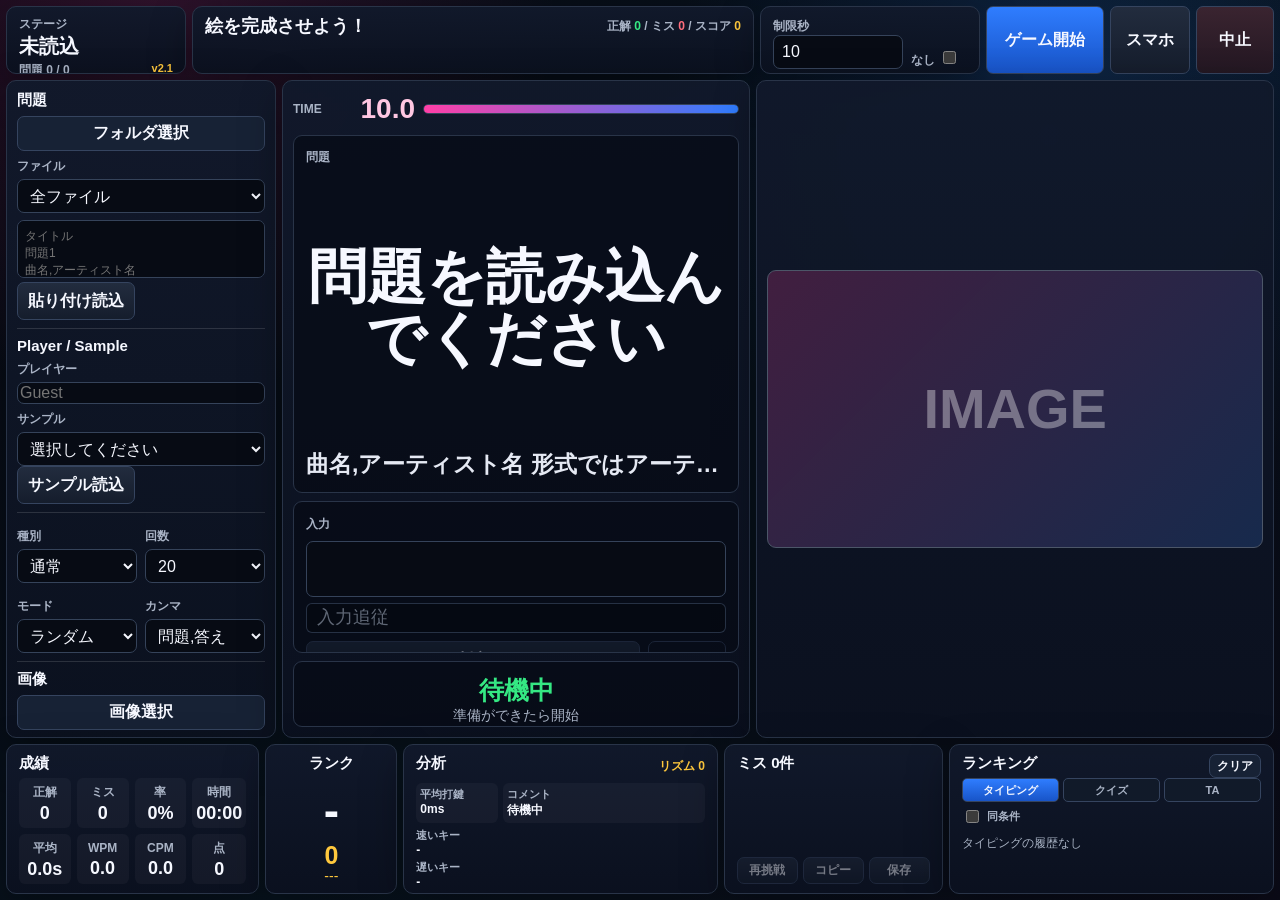
==== commit fc9afc83: "Add mobile play view" ====
--- a/index.html
+++ b/index.html
@@ -36,6 +36,7 @@
       </section>
 
       <button id="startBtn" class="button primary-button" type="button">ゲーム開始</button>
+      <button id="mobilePlayBtn" class="button secondary-button" type="button">スマホ</button>
       <button id="abortBtn" class="button danger-button" type="button">中止</button>
     </header>
 
@@ -270,6 +271,44 @@
     </footer>
   </main>
 
+  <main id="mobilePlayShell" class="mobile-play-shell hidden">
+    <header class="mobile-head">
+      <button id="mobileBackBtn" class="mini-button" type="button">PC設定</button>
+      <div>
+        <span id="mobileVersion" class="mobile-version">v2.1</span>
+        <strong id="mobileStageTitle">未読込</strong>
+      </div>
+    </header>
+
+    <section class="mobile-status">
+      <div><span>問題</span><b><span id="mobileCurrentIndex">0</span>/<span id="mobileTargetCount">0</span></b></div>
+      <div><span>正解</span><b id="mobileCorrectCount">0</b></div>
+      <div><span>ミス</span><b id="mobileMissCount">0</b></div>
+      <div><span>TIME</span><b id="mobileTimerValue">--</b></div>
+    </section>
+
+    <section class="mobile-play-card">
+      <div id="mobileCountdown" class="mobile-countdown hidden">3</div>
+      <div id="mobileQuestionText" class="mobile-question-text">問題を読み込んでください</div>
+      <div id="mobileQuestionSub" class="mobile-question-sub"></div>
+      <input id="mobileAnswerInput" class="mobile-answer-input" type="text" autocomplete="off" spellcheck="false" disabled>
+      <div id="mobileInputMirror" class="mobile-input-mirror"></div>
+      <div class="mobile-actions">
+        <button id="mobileStartBtn" class="button primary-button" type="button">スタート</button>
+        <button id="mobileAbortBtn" class="button danger-button" type="button">中止</button>
+      </div>
+      <div class="mobile-feedback">
+        <strong id="mobileFeedbackText">待機中</strong>
+        <span id="mobileFeedbackSub">PC設定の問題を使ってプレイします</span>
+      </div>
+    </section>
+
+    <section class="mobile-score-card">
+      <div><span>Score</span><b id="mobileLiveScore">0</b></div>
+      <div><span>Rank</span><b id="mobileRankValue">-</b></div>
+    </section>
+  </main>
+
   <script src="app.js"></script>
 </body>
 </html>
--- a/style.css
+++ b/style.css
@@ -56,7 +56,7 @@
 
 .top-bar {
   display: grid;
-  grid-template-columns: 180px minmax(340px, 1fr) 240px 142px 88px;
+  grid-template-columns: 180px minmax(300px, 1fr) 220px 118px 80px 78px;
   gap: 8px;
 }
 
@@ -656,6 +656,211 @@
   display: none !important;
 }
 
+body.mobile-play-active {
+  height: auto;
+  min-height: 100dvh;
+  overflow-y: auto;
+}
+
+body.mobile-play-active .app-shell {
+  display: none;
+}
+
+.mobile-play-shell {
+  width: min(100%, 760px);
+  min-height: 100dvh;
+  margin: 0 auto;
+  padding: 10px;
+  display: grid;
+  grid-template-rows: auto auto minmax(0, 1fr) auto;
+  gap: 10px;
+}
+
+.mobile-head,
+.mobile-status,
+.mobile-play-card,
+.mobile-score-card {
+  background: linear-gradient(180deg, var(--panel2), var(--panel));
+  border: 1px solid var(--line);
+  border-radius: 10px;
+  box-shadow: 0 14px 42px rgba(0, 0, 0, 0.28);
+}
+
+.mobile-head {
+  display: grid;
+  grid-template-columns: 78px minmax(0, 1fr);
+  gap: 10px;
+  align-items: center;
+  padding: 9px;
+}
+
+.mobile-head strong {
+  display: block;
+  overflow: hidden;
+  text-overflow: ellipsis;
+  white-space: nowrap;
+  font-size: clamp(18px, 5vw, 30px);
+}
+
+.mobile-version {
+  color: var(--gold);
+  font-size: 12px;
+  font-weight: 900;
+}
+
+.mobile-status {
+  display: grid;
+  grid-template-columns: repeat(4, 1fr);
+  gap: 6px;
+  padding: 8px;
+}
+
+.mobile-status div,
+.mobile-score-card div {
+  min-width: 0;
+  text-align: center;
+  padding: 6px 4px;
+  border-radius: 7px;
+  background: rgba(255, 255, 255, 0.04);
+}
+
+.mobile-status span,
+.mobile-score-card span {
+  display: block;
+  color: var(--muted);
+  font-size: 11px;
+  font-weight: 900;
+}
+
+.mobile-status b,
+.mobile-score-card b {
+  display: block;
+  margin-top: 3px;
+  font-size: clamp(18px, 5vw, 28px);
+}
+
+.mobile-play-card {
+  position: relative;
+  min-height: 0;
+  padding: 12px;
+  display: grid;
+  grid-template-rows: minmax(120px, auto) auto auto auto auto;
+  gap: 10px;
+}
+
+.mobile-question-text {
+  display: grid;
+  place-items: center;
+  min-height: 120px;
+  text-align: center;
+  font-size: clamp(34px, 12vw, 76px);
+  line-height: 1.04;
+  font-weight: 1000;
+  overflow-wrap: anywhere;
+}
+
+.mobile-question-text.long-text {
+  font-size: clamp(24px, 8vw, 48px);
+  line-height: 1.12;
+}
+
+.mobile-question-text.very-long-text {
+  font-size: clamp(18px, 6vw, 34px);
+  line-height: 1.18;
+}
+
+.mobile-question-sub {
+  min-height: 24px;
+  text-align: center;
+  color: #e5e9f3;
+  font-size: clamp(14px, 4vw, 22px);
+  font-weight: 800;
+  overflow-wrap: anywhere;
+}
+
+.mobile-answer-input {
+  width: 100%;
+  height: 58px;
+  padding: 7px 11px;
+  border: 1px solid #465675;
+  border-radius: 8px;
+  background: #050812;
+  color: var(--text);
+  font-family: Consolas, "Courier New", monospace;
+  font-size: clamp(28px, 9vw, 46px);
+}
+
+.mobile-input-mirror {
+  min-height: 28px;
+  padding: 4px 9px;
+  overflow-x: auto;
+  white-space: pre;
+  border: 1px solid rgba(53, 67, 90, 0.7);
+  border-radius: 7px;
+  background: rgba(0, 0, 0, 0.24);
+  color: #dce7ff;
+  font-family: Consolas, "Courier New", monospace;
+  font-size: 16px;
+}
+
+.mobile-actions {
+  display: grid;
+  grid-template-columns: 1fr 0.72fr;
+  gap: 8px;
+}
+
+.mobile-actions .button {
+  min-height: 48px;
+  font-size: 17px;
+}
+
+.mobile-feedback {
+  display: grid;
+  place-items: center;
+  min-height: 52px;
+  text-align: center;
+  border: 1px solid rgba(53, 67, 90, 0.7);
+  border-radius: 8px;
+  background: rgba(0, 0, 0, 0.18);
+}
+
+.mobile-feedback strong {
+  color: var(--green);
+  font-size: 20px;
+}
+
+.mobile-feedback strong.miss {
+  color: var(--red);
+}
+
+.mobile-feedback span {
+  color: var(--muted);
+  font-size: 13px;
+}
+
+.mobile-score-card {
+  display: grid;
+  grid-template-columns: 1fr 0.58fr;
+  gap: 8px;
+  padding: 8px;
+}
+
+.mobile-countdown {
+  position: absolute;
+  inset: 0;
+  z-index: 6;
+  display: grid;
+  place-items: center;
+  background: rgba(5, 8, 15, 0.84);
+  color: var(--gold);
+  font-size: min(28vw, 160px);
+  font-weight: 1000;
+}
+
+.mobile-countdown.start-word {
+  font-size: min(16vw, 76px);
+}
+
 .image-panel {
   min-width: 0;
   min-height: 0;
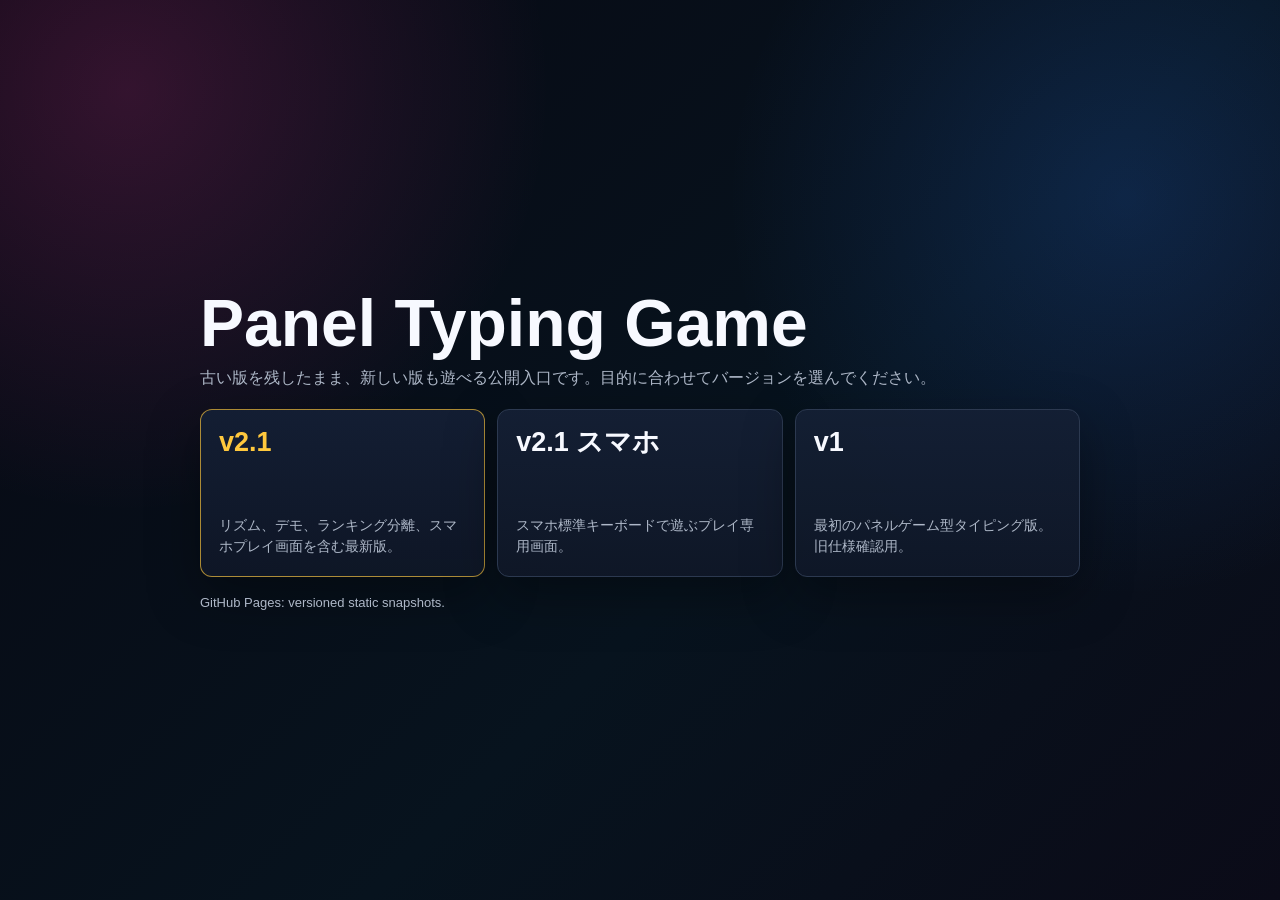
==== commit 431ca1a9: "Add versioned GitHub Pages snapshots" ====
--- a/index.html
+++ b/index.html
@@ -4,311 +4,155 @@
   <meta charset="utf-8">
   <meta name="viewport" content="width=device-width, initial-scale=1">
   <title>Panel Typing Game</title>
-  <link rel="stylesheet" href="style.css">
+  <style>
+    :root {
+      color-scheme: dark;
+      --bg: #080b14;
+      --panel: rgba(15, 23, 39, 0.94);
+      --line: #2c3950;
+      --text: #f7f9ff;
+      --muted: #aeb8c8;
+      --blue: #2f7dff;
+      --pink: #ff3fa7;
+      --gold: #ffc83d;
+    }
+
+    * {
+      box-sizing: border-box;
+    }
+
+    body {
+      margin: 0;
+      min-height: 100vh;
+      display: grid;
+      place-items: center;
+      padding: 24px;
+      background:
+        radial-gradient(circle at 10% 10%, rgba(255, 63, 167, 0.18), transparent 30%),
+        radial-gradient(circle at 88% 22%, rgba(47, 125, 255, 0.18), transparent 30%),
+        linear-gradient(135deg, #070812, #07131e 58%, #0b0b18);
+      color: var(--text);
+      font-family: "Segoe UI", "Yu Gothic UI", "Meiryo", sans-serif;
+    }
+
+    main {
+      width: min(100%, 880px);
+      display: grid;
+      gap: 18px;
+    }
+
+    header {
+      display: grid;
+      gap: 8px;
+    }
+
+    h1 {
+      margin: 0;
+      font-size: clamp(34px, 7vw, 66px);
+      line-height: 1;
+    }
+
+    p {
+      margin: 0;
+      color: var(--muted);
+      font-size: 16px;
+      line-height: 1.7;
+    }
+
+    .version-grid {
+      display: grid;
+      grid-template-columns: repeat(3, minmax(0, 1fr));
+      gap: 12px;
+    }
+
+    a {
+      min-height: 168px;
+      padding: 18px;
+      display: grid;
+      align-content: space-between;
+      gap: 16px;
+      color: var(--text);
+      text-decoration: none;
+      background: linear-gradient(180deg, rgba(20, 31, 52, 0.96), var(--panel));
+      border: 1px solid var(--line);
+      border-radius: 12px;
+      box-shadow: 0 18px 52px rgba(0, 0, 0, 0.34);
+      transition: transform 150ms ease, border-color 150ms ease;
+    }
+
+    a:hover,
+    a:focus-visible {
+      transform: translateY(-2px);
+      border-color: var(--blue);
+      outline: none;
+    }
+
+    strong {
+      display: block;
+      font-size: 27px;
+      line-height: 1.1;
+    }
+
+    span {
+      color: var(--muted);
+      font-size: 14px;
+      line-height: 1.55;
+    }
+
+    .latest {
+      border-color: rgba(255, 200, 61, 0.65);
+    }
+
+    .latest strong {
+      color: var(--gold);
+    }
+
+    footer {
+      color: var(--muted);
+      font-size: 13px;
+    }
+
+    @media (max-width: 720px) {
+      body {
+        place-items: start center;
+        padding: 18px;
+      }
+
+      .version-grid {
+        grid-template-columns: 1fr;
+      }
+
+      a {
+        min-height: 132px;
+      }
+    }
+  </style>
 </head>
 <body>
-  <main class="app-shell">
-    <header class="top-bar">
-      <section class="top-card stage-card">
-        <span class="mini-label">ステージ</span>
-        <strong id="stageTitle">未読込</strong>
-        <span>問題 <b id="currentIndex">0</b> / <b id="targetCount">0</b> <b id="versionBadge" class="version-badge">v2.1</b></span>
-      </section>
-
-      <section class="top-card progress-card">
-        <div class="progress-head">
-          <strong>絵を完成させよう！</strong>
-          <span>正解 <b id="correctCount">0</b> / ミス <b id="missCount">0</b> / スコア <b id="liveScore">0</b></span>
-        </div>
-        <div id="progressTiles" class="progress-tiles"></div>
-        <div class="progress-track"><div id="progressFill" class="progress-fill"></div></div>
-      </section>
-
-      <section class="top-card quick-settings">
-        <label>
-          <span>制限秒</span>
-          <input id="timeLimitInput" type="number" min="1" max="999" step="1" value="10">
-        </label>
-        <label class="custom-time">
-          <span>なし</span>
-          <input id="noTimeLimitToggle" type="checkbox">
-        </label>
-      </section>
-
-      <button id="startBtn" class="button primary-button" type="button">ゲーム開始</button>
-      <button id="mobilePlayBtn" class="button secondary-button" type="button">スマホ</button>
-      <button id="abortBtn" class="button danger-button" type="button">中止</button>
+  <main>
+    <header>
+      <h1>Panel Typing Game</h1>
+      <p>古い版を残したまま、新しい版も遊べる公開入口です。目的に合わせてバージョンを選んでください。</p>
     </header>
 
-    <section class="game-grid">
-      <aside class="side-panel">
-        <section class="control-block">
-          <div class="block-title">問題</div>
-          <label class="file-button">
-            フォルダ選択
-            <input id="folderInput" type="file" accept=".txt" webkitdirectory multiple>
-          </label>
-          <label class="compact-label">
-            <span>ファイル</span>
-            <select id="fileSelect">
-              <option value="all">全ファイル</option>
-            </select>
-          </label>
-          <textarea id="pasteArea" class="paste-area" rows="4" placeholder="タイトル&#10;問題1&#10;曲名,アーティスト名"></textarea>
-          <button id="loadPasteBtn" class="button secondary-button" type="button">貼り付け読込</button>
-        </section>
-
-        <section class="control-block player-block">
-          <div class="block-title">Player / Sample</div>
-          <label class="compact-label">
-            <span>プレイヤー</span>
-            <input id="playerNameInput" type="text" maxlength="24" placeholder="Guest">
-          </label>
-          <label class="compact-label">
-            <span>サンプル</span>
-            <select id="sampleSelect">
-              <option value="">選択してください</option>
-            </select>
-          </label>
-          <button id="loadSampleBtn" class="button secondary-button" type="button">サンプル読込</button>
-        </section>
-
-        <section class="control-block compact-grid">
-          <label>
-            <span>種別</span>
-            <select id="gameTypeSelect">
-              <option value="normal" selected>通常</option>
-              <option value="timeAttack">タイムアタック</option>
-            </select>
-          </label>
-          <label>
-            <span>回数</span>
-            <select id="questionCountSelect">
-              <option value="10">10</option>
-              <option value="20" selected>20</option>
-              <option value="30">30</option>
-              <option value="50">50</option>
-              <option value="all">全問</option>
-            </select>
-          </label>
-          <label>
-            <span>モード</span>
-            <select id="modeSelect">
-              <option value="random" selected>ランダム</option>
-              <option value="order">順番</option>
-            </select>
-          </label>
-          <label>
-            <span>カンマ</span>
-            <select id="commaModeSelect">
-              <option value="answer" selected>問題,答え</option>
-              <option value="music">音楽</option>
-              <option value="sub">問題,サブ</option>
-            </select>
-          </label>
-        </section>
-
-        <section class="control-block">
-          <div class="block-title">画像</div>
-          <label class="file-button">
-            画像選択
-            <input id="imageInput" type="file" accept="image/jpeg,image/png" multiple>
-          </label>
-          <label class="compact-label">
-            <span>表示</span>
-            <select id="imageModeSelect">
-              <option value="puzzle" selected>パズル</option>
-              <option value="wallpaper">壁紙</option>
-              <option value="slideshow">スライドショー</option>
-            </select>
-          </label>
-          <button id="resetPuzzleBtn" class="button secondary-button reset-puzzle-button" type="button">パズルリセット</button>
-          <div id="imageFileName" class="small-text">未選択</div>
-        </section>
-
-        <section class="control-block sound-block">
-          <label><span>音量</span><input id="volumeInput" type="range" min="0" max="1" step="0.01" value="0.35"></label>
-          <label><input id="soundToggle" type="checkbox" checked> 効果音</label>
-          <label><input id="keySoundToggle" type="checkbox" checked> キー</label>
-          <label><input id="correctSoundToggle" type="checkbox" checked> 正解</label>
-          <label><input id="missSoundToggle" type="checkbox" checked> ミス</label>
-        </section>
-
-        <section class="control-block rhythm-block">
-          <div class="block-title">リズム</div>
-          <div class="rhythm-row">
-            <label><input id="rhythmToggle" type="checkbox"> 加点</label>
-            <label><span>BPM</span><input id="rhythmBpmInput" type="number" min="40" max="300" step="1" value="100"></label>
-          </div>
-          <div class="metronome-line">
-            <span id="metronomeLight" class="metronome-light"></span>
-            <b id="rhythmJudge">Ready</b>
-          </div>
-          <div id="rhythmStatus" class="small-text">拍に合うと加点</div>
-        </section>
-
-        <section class="control-block demo-block">
-          <div class="block-title">デモ</div>
-          <label><input id="demoToggle" type="checkbox"> デモ入力</label>
-          <div id="demoStatus" class="small-text">制限時間の80%で入力</div>
-        </section>
-
-        <section class="control-block backlog-block">
-          <div class="block-title">保留項目</div>
-          <ul class="backlog-list">
-            <li>デモモード</li>
-            <li>高得点モード</li>
-            <li>残り1/3警告音</li>
-            <li>問題別成績</li>
-            <li>難易度別スコア補正</li>
-            <li>正解表示時間設定</li>
-            <li>CSV/列形式インポート</li>
-            <li>スマートフォン用プレイ画面</li>
-            <li>サンプリングSE</li>
-            <li>BGM</li>
-            <li>オンライン共有用サンプル拡充</li>
-          </ul>
-        </section>
-      </aside>
-
-      <section class="typing-panel">
-        <div class="timer-line">
-          <span>TIME</span>
-          <strong id="timerValue">--</strong>
-          <div class="timer-gauge"><div id="timerFill"></div></div>
-        </div>
-        <article class="question-card">
-          <div id="countdownOverlay" class="countdown hidden">3</div>
-          <span class="mini-label">問題</span>
-          <div id="scorePop" class="score-pop hidden"></div>
-          <div id="questionText" class="question-text">問題を読み込んでください</div>
-          <div id="questionSub" class="question-sub">曲名,アーティスト名 形式ではアーティスト名を表示</div>
-        </article>
-        <article class="answer-card">
-          <span class="mini-label">入力</span>
-          <input id="answerInput" type="text" autocomplete="off" spellcheck="false" disabled>
-          <div id="inputMirror" class="input-mirror" aria-hidden="true"></div>
-          <div class="answer-actions">
-            <button id="judgeBtn" class="button secondary-button" type="button" disabled>判定</button>
-            <button id="skipBtn" class="button ghost-button" type="button" disabled>ミス</button>
-          </div>
-        </article>
-        <article class="feedback-card">
-          <strong id="feedbackText">待機中</strong>
-          <span id="feedbackSub">準備ができたら開始</span>
-        </article>
-      </section>
-
-      <section class="image-panel">
-        <div id="panelBoard" class="panel-board">
-          <div class="image-placeholder">IMAGE</div>
-        </div>
-      </section>
+    <section class="version-grid" aria-label="バージョン選択">
+      <a class="latest" href="v2.1/">
+        <strong>v2.1</strong>
+        <span>リズム、デモ、ランキング分離、スマホプレイ画面を含む最新版。</span>
+      </a>
+      <a href="v2.1/#play">
+        <strong>v2.1 スマホ</strong>
+        <span>スマホ標準キーボードで遊ぶプレイ専用画面。</span>
+      </a>
+      <a href="v1/">
+        <strong>v1</strong>
+        <span>最初のパネルゲーム型タイピング版。旧仕様確認用。</span>
+      </a>
     </section>
 
-    <footer class="bottom-bar">
-      <section class="result-card">
-        <h2>成績</h2>
-        <div class="stats-grid">
-          <div><span>正解</span><b id="resultCorrect">0</b></div>
-          <div><span>ミス</span><b id="resultMiss">0</b></div>
-          <div><span>率</span><b id="resultAccuracy">0%</b></div>
-          <div><span>時間</span><b id="resultTime">00:00</b></div>
-          <div><span>平均</span><b id="resultAverage">0.0s</b></div>
-          <div><span>WPM</span><b id="resultWpm">0.0</b></div>
-          <div><span>CPM</span><b id="resultCpm">0.0</b></div>
-          <div><span>点</span><b id="resultScore">0</b></div>
-        </div>
-      </section>
-
-      <section class="rank-card">
-        <h2>ランク</h2>
-        <strong id="rankValue">-</strong>
-        <b id="rankScore" class="rank-score-large">0</b>
-        <span id="rankStars">---</span>
-      </section>
-
-      <section class="analysis-card">
-        <div class="card-head"><h2>分析</h2><span id="rhythmResult">リズム 0</span></div>
-        <div class="analysis-grid">
-          <div><span>平均打鍵</span><b id="resultKeyAverage">0ms</b></div>
-          <div><span>コメント</span><b id="analysisComment">待機中</b></div>
-        </div>
-        <div class="analysis-lists">
-          <p><span>速いキー</span><b id="fastKeys">-</b></p>
-          <p><span>遅いキー</span><b id="slowKeys">-</b></p>
-          <p><span>得意</span><b id="strongWords">-</b></p>
-          <p><span>不得意</span><b id="weakWords">-</b></p>
-        </div>
-      </section>
-
-      <section class="miss-card">
-        <div class="card-head"><h2>ミス <span id="missSummary">0件</span></h2></div>
-        <ol id="missList" class="miss-list"></ol>
-        <div class="mini-actions">
-          <button id="retryMissBtn" class="button secondary-button" type="button" disabled>再挑戦</button>
-          <button id="copyMissBtn" class="button secondary-button" type="button" disabled>コピー</button>
-          <button id="saveMissBtn" class="button secondary-button" type="button" disabled>保存</button>
-        </div>
-      </section>
-
-      <section class="ranking-card">
-        <div class="card-head">
-          <h2>ランキング</h2>
-          <button id="clearHistoryBtn" class="mini-button" type="button">クリア</button>
-        </div>
-        <div id="rankingTabs" class="ranking-tabs" role="group" aria-label="ランキング種別">
-          <button class="ranking-tab active" type="button" data-score-type="typing">タイピング</button>
-          <button class="ranking-tab" type="button" data-score-type="quiz">クイズ</button>
-          <button class="ranking-tab" type="button" data-score-type="timeAttack">TA</button>
-        </div>
-        <label class="ranking-filter">
-          <input id="sameConditionToggle" type="checkbox">
-          <span>同条件</span>
-        </label>
-        <ol id="rankingList" class="ranking-list"></ol>
-      </section>
+    <footer>
+      GitHub Pages: versioned static snapshots.
     </footer>
   </main>
-
-  <main id="mobilePlayShell" class="mobile-play-shell hidden">
-    <header class="mobile-head">
-      <button id="mobileBackBtn" class="mini-button" type="button">PC設定</button>
-      <div>
-        <span id="mobileVersion" class="mobile-version">v2.1</span>
-        <strong id="mobileStageTitle">未読込</strong>
-      </div>
-    </header>
-
-    <section class="mobile-status">
-      <div><span>問題</span><b><span id="mobileCurrentIndex">0</span>/<span id="mobileTargetCount">0</span></b></div>
-      <div><span>正解</span><b id="mobileCorrectCount">0</b></div>
-      <div><span>ミス</span><b id="mobileMissCount">0</b></div>
-      <div><span>TIME</span><b id="mobileTimerValue">--</b></div>
-    </section>
-
-    <section class="mobile-play-card">
-      <div id="mobileCountdown" class="mobile-countdown hidden">3</div>
-      <div id="mobileQuestionText" class="mobile-question-text">問題を読み込んでください</div>
-      <div id="mobileQuestionSub" class="mobile-question-sub"></div>
-      <input id="mobileAnswerInput" class="mobile-answer-input" type="text" autocomplete="off" spellcheck="false" disabled>
-      <div id="mobileInputMirror" class="mobile-input-mirror"></div>
-      <div class="mobile-actions">
-        <button id="mobileStartBtn" class="button primary-button" type="button">スタート</button>
-        <button id="mobileAbortBtn" class="button danger-button" type="button">中止</button>
-      </div>
-      <div class="mobile-feedback">
-        <strong id="mobileFeedbackText">待機中</strong>
-        <span id="mobileFeedbackSub">PC設定の問題を使ってプレイします</span>
-      </div>
-    </section>
-
-    <section class="mobile-score-card">
-      <div><span>Score</span><b id="mobileLiveScore">0</b></div>
-      <div><span>Rank</span><b id="mobileRankValue">-</b></div>
-    </section>
-  </main>
-
-  <script src="app.js"></script>
 </body>
 </html>
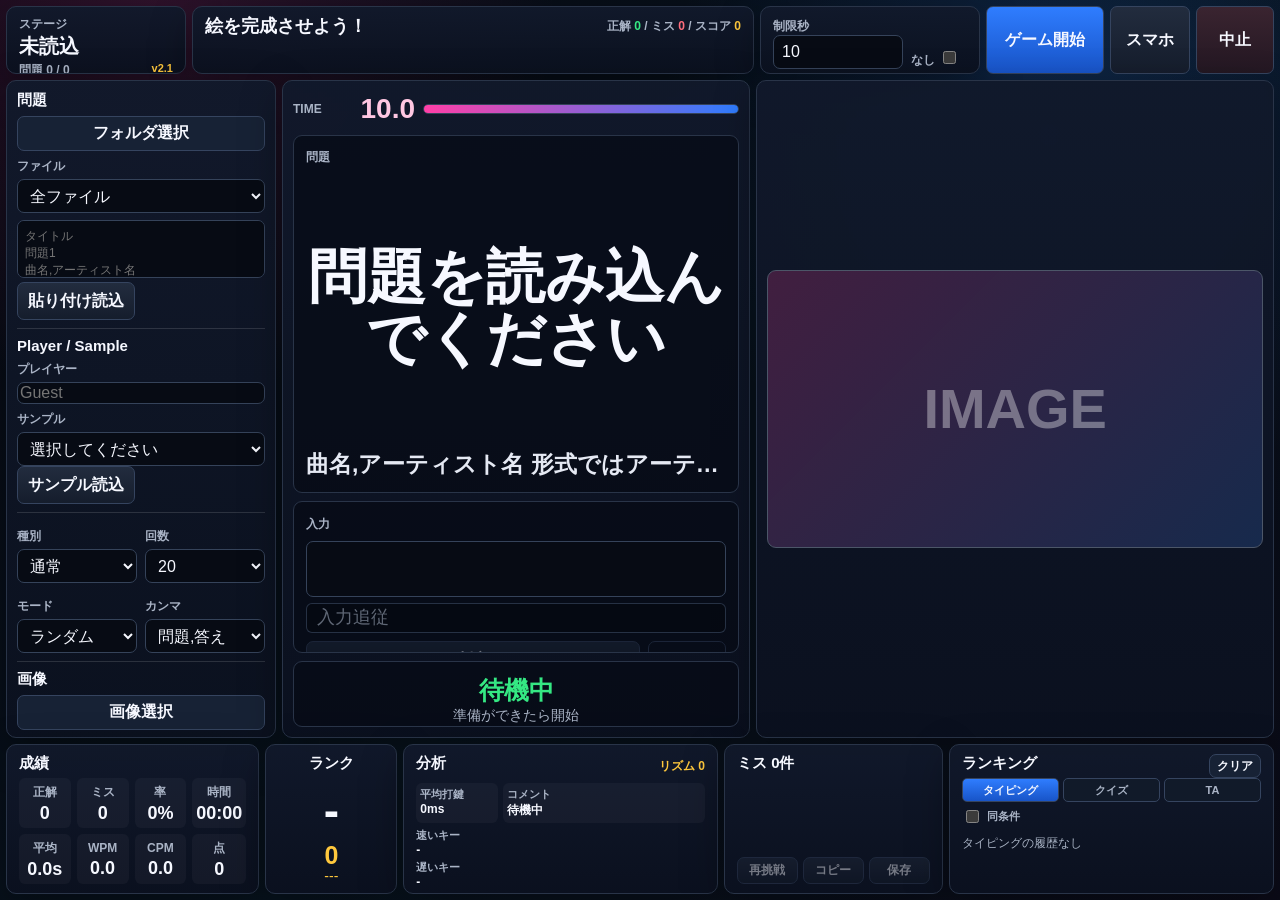
==== commit a467d295: "Merge pull request #4 from Noriyuki-Machida/v2-learning-rhythm V2 learning rhythm" ====
--- a/index.html
+++ b/index.html
@@ -4,155 +4,311 @@
   <meta charset="utf-8">
   <meta name="viewport" content="width=device-width, initial-scale=1">
   <title>Panel Typing Game</title>
-  <style>
-    :root {
-      color-scheme: dark;
-      --bg: #080b14;
-      --panel: rgba(15, 23, 39, 0.94);
-      --line: #2c3950;
-      --text: #f7f9ff;
-      --muted: #aeb8c8;
-      --blue: #2f7dff;
-      --pink: #ff3fa7;
-      --gold: #ffc83d;
-    }
-
-    * {
-      box-sizing: border-box;
-    }
-
-    body {
-      margin: 0;
-      min-height: 100vh;
-      display: grid;
-      place-items: center;
-      padding: 24px;
-      background:
-        radial-gradient(circle at 10% 10%, rgba(255, 63, 167, 0.18), transparent 30%),
-        radial-gradient(circle at 88% 22%, rgba(47, 125, 255, 0.18), transparent 30%),
-        linear-gradient(135deg, #070812, #07131e 58%, #0b0b18);
-      color: var(--text);
-      font-family: "Segoe UI", "Yu Gothic UI", "Meiryo", sans-serif;
-    }
-
-    main {
-      width: min(100%, 880px);
-      display: grid;
-      gap: 18px;
-    }
-
-    header {
-      display: grid;
-      gap: 8px;
-    }
-
-    h1 {
-      margin: 0;
-      font-size: clamp(34px, 7vw, 66px);
-      line-height: 1;
-    }
-
-    p {
-      margin: 0;
-      color: var(--muted);
-      font-size: 16px;
-      line-height: 1.7;
-    }
-
-    .version-grid {
-      display: grid;
-      grid-template-columns: repeat(3, minmax(0, 1fr));
-      gap: 12px;
-    }
-
-    a {
-      min-height: 168px;
-      padding: 18px;
-      display: grid;
-      align-content: space-between;
-      gap: 16px;
-      color: var(--text);
-      text-decoration: none;
-      background: linear-gradient(180deg, rgba(20, 31, 52, 0.96), var(--panel));
-      border: 1px solid var(--line);
-      border-radius: 12px;
-      box-shadow: 0 18px 52px rgba(0, 0, 0, 0.34);
-      transition: transform 150ms ease, border-color 150ms ease;
-    }
-
-    a:hover,
-    a:focus-visible {
-      transform: translateY(-2px);
-      border-color: var(--blue);
-      outline: none;
-    }
-
-    strong {
-      display: block;
-      font-size: 27px;
-      line-height: 1.1;
-    }
-
-    span {
-      color: var(--muted);
-      font-size: 14px;
-      line-height: 1.55;
-    }
-
-    .latest {
-      border-color: rgba(255, 200, 61, 0.65);
-    }
-
-    .latest strong {
-      color: var(--gold);
-    }
-
-    footer {
-      color: var(--muted);
-      font-size: 13px;
-    }
-
-    @media (max-width: 720px) {
-      body {
-        place-items: start center;
-        padding: 18px;
-      }
-
-      .version-grid {
-        grid-template-columns: 1fr;
-      }
-
-      a {
-        min-height: 132px;
-      }
-    }
-  </style>
+  <link rel="stylesheet" href="style.css">
 </head>
 <body>
-  <main>
-    <header>
-      <h1>Panel Typing Game</h1>
-      <p>古い版を残したまま、新しい版も遊べる公開入口です。目的に合わせてバージョンを選んでください。</p>
+  <main class="app-shell">
+    <header class="top-bar">
+      <section class="top-card stage-card">
+        <span class="mini-label">ステージ</span>
+        <strong id="stageTitle">未読込</strong>
+        <span>問題 <b id="currentIndex">0</b> / <b id="targetCount">0</b> <b id="versionBadge" class="version-badge">v2.1</b></span>
+      </section>
+
+      <section class="top-card progress-card">
+        <div class="progress-head">
+          <strong>絵を完成させよう！</strong>
+          <span>正解 <b id="correctCount">0</b> / ミス <b id="missCount">0</b> / スコア <b id="liveScore">0</b></span>
+        </div>
+        <div id="progressTiles" class="progress-tiles"></div>
+        <div class="progress-track"><div id="progressFill" class="progress-fill"></div></div>
+      </section>
+
+      <section class="top-card quick-settings">
+        <label>
+          <span>制限秒</span>
+          <input id="timeLimitInput" type="number" min="1" max="999" step="1" value="10">
+        </label>
+        <label class="custom-time">
+          <span>なし</span>
+          <input id="noTimeLimitToggle" type="checkbox">
+        </label>
+      </section>
+
+      <button id="startBtn" class="button primary-button" type="button">ゲーム開始</button>
+      <button id="mobilePlayBtn" class="button secondary-button" type="button">スマホ</button>
+      <button id="abortBtn" class="button danger-button" type="button">中止</button>
     </header>
 
-    <section class="version-grid" aria-label="バージョン選択">
-      <a class="latest" href="v2.1/">
-        <strong>v2.1</strong>
-        <span>リズム、デモ、ランキング分離、スマホプレイ画面を含む最新版。</span>
-      </a>
-      <a href="v2.1/#play">
-        <strong>v2.1 スマホ</strong>
-        <span>スマホ標準キーボードで遊ぶプレイ専用画面。</span>
-      </a>
-      <a href="v1/">
-        <strong>v1</strong>
-        <span>最初のパネルゲーム型タイピング版。旧仕様確認用。</span>
-      </a>
+    <section class="game-grid">
+      <aside class="side-panel">
+        <section class="control-block">
+          <div class="block-title">問題</div>
+          <label class="file-button">
+            フォルダ選択
+            <input id="folderInput" type="file" accept=".txt" webkitdirectory multiple>
+          </label>
+          <label class="compact-label">
+            <span>ファイル</span>
+            <select id="fileSelect">
+              <option value="all">全ファイル</option>
+            </select>
+          </label>
+          <textarea id="pasteArea" class="paste-area" rows="4" placeholder="タイトル&#10;問題1&#10;曲名,アーティスト名"></textarea>
+          <button id="loadPasteBtn" class="button secondary-button" type="button">貼り付け読込</button>
+        </section>
+
+        <section class="control-block player-block">
+          <div class="block-title">Player / Sample</div>
+          <label class="compact-label">
+            <span>プレイヤー</span>
+            <input id="playerNameInput" type="text" maxlength="24" placeholder="Guest">
+          </label>
+          <label class="compact-label">
+            <span>サンプル</span>
+            <select id="sampleSelect">
+              <option value="">選択してください</option>
+            </select>
+          </label>
+          <button id="loadSampleBtn" class="button secondary-button" type="button">サンプル読込</button>
+        </section>
+
+        <section class="control-block compact-grid">
+          <label>
+            <span>種別</span>
+            <select id="gameTypeSelect">
+              <option value="normal" selected>通常</option>
+              <option value="timeAttack">タイムアタック</option>
+            </select>
+          </label>
+          <label>
+            <span>回数</span>
+            <select id="questionCountSelect">
+              <option value="10">10</option>
+              <option value="20" selected>20</option>
+              <option value="30">30</option>
+              <option value="50">50</option>
+              <option value="all">全問</option>
+            </select>
+          </label>
+          <label>
+            <span>モード</span>
+            <select id="modeSelect">
+              <option value="random" selected>ランダム</option>
+              <option value="order">順番</option>
+            </select>
+          </label>
+          <label>
+            <span>カンマ</span>
+            <select id="commaModeSelect">
+              <option value="answer" selected>問題,答え</option>
+              <option value="music">音楽</option>
+              <option value="sub">問題,サブ</option>
+            </select>
+          </label>
+        </section>
+
+        <section class="control-block">
+          <div class="block-title">画像</div>
+          <label class="file-button">
+            画像選択
+            <input id="imageInput" type="file" accept="image/jpeg,image/png" multiple>
+          </label>
+          <label class="compact-label">
+            <span>表示</span>
+            <select id="imageModeSelect">
+              <option value="puzzle" selected>パズル</option>
+              <option value="wallpaper">壁紙</option>
+              <option value="slideshow">スライドショー</option>
+            </select>
+          </label>
+          <button id="resetPuzzleBtn" class="button secondary-button reset-puzzle-button" type="button">パズルリセット</button>
+          <div id="imageFileName" class="small-text">未選択</div>
+        </section>
+
+        <section class="control-block sound-block">
+          <label><span>音量</span><input id="volumeInput" type="range" min="0" max="1" step="0.01" value="0.35"></label>
+          <label><input id="soundToggle" type="checkbox" checked> 効果音</label>
+          <label><input id="keySoundToggle" type="checkbox" checked> キー</label>
+          <label><input id="correctSoundToggle" type="checkbox" checked> 正解</label>
+          <label><input id="missSoundToggle" type="checkbox" checked> ミス</label>
+        </section>
+
+        <section class="control-block rhythm-block">
+          <div class="block-title">リズム</div>
+          <div class="rhythm-row">
+            <label><input id="rhythmToggle" type="checkbox"> 加点</label>
+            <label><span>BPM</span><input id="rhythmBpmInput" type="number" min="40" max="300" step="1" value="100"></label>
+          </div>
+          <div class="metronome-line">
+            <span id="metronomeLight" class="metronome-light"></span>
+            <b id="rhythmJudge">Ready</b>
+          </div>
+          <div id="rhythmStatus" class="small-text">拍に合うと加点</div>
+        </section>
+
+        <section class="control-block demo-block">
+          <div class="block-title">デモ</div>
+          <label><input id="demoToggle" type="checkbox"> デモ入力</label>
+          <div id="demoStatus" class="small-text">制限時間の80%で入力</div>
+        </section>
+
+        <section class="control-block backlog-block">
+          <div class="block-title">保留項目</div>
+          <ul class="backlog-list">
+            <li>デモモード</li>
+            <li>高得点モード</li>
+            <li>残り1/3警告音</li>
+            <li>問題別成績</li>
+            <li>難易度別スコア補正</li>
+            <li>正解表示時間設定</li>
+            <li>CSV/列形式インポート</li>
+            <li>スマートフォン用プレイ画面</li>
+            <li>サンプリングSE</li>
+            <li>BGM</li>
+            <li>オンライン共有用サンプル拡充</li>
+          </ul>
+        </section>
+      </aside>
+
+      <section class="typing-panel">
+        <div class="timer-line">
+          <span>TIME</span>
+          <strong id="timerValue">--</strong>
+          <div class="timer-gauge"><div id="timerFill"></div></div>
+        </div>
+        <article class="question-card">
+          <div id="countdownOverlay" class="countdown hidden">3</div>
+          <span class="mini-label">問題</span>
+          <div id="scorePop" class="score-pop hidden"></div>
+          <div id="questionText" class="question-text">問題を読み込んでください</div>
+          <div id="questionSub" class="question-sub">曲名,アーティスト名 形式ではアーティスト名を表示</div>
+        </article>
+        <article class="answer-card">
+          <span class="mini-label">入力</span>
+          <input id="answerInput" type="text" autocomplete="off" spellcheck="false" disabled>
+          <div id="inputMirror" class="input-mirror" aria-hidden="true"></div>
+          <div class="answer-actions">
+            <button id="judgeBtn" class="button secondary-button" type="button" disabled>判定</button>
+            <button id="skipBtn" class="button ghost-button" type="button" disabled>ミス</button>
+          </div>
+        </article>
+        <article class="feedback-card">
+          <strong id="feedbackText">待機中</strong>
+          <span id="feedbackSub">準備ができたら開始</span>
+        </article>
+      </section>
+
+      <section class="image-panel">
+        <div id="panelBoard" class="panel-board">
+          <div class="image-placeholder">IMAGE</div>
+        </div>
+      </section>
     </section>
 
-    <footer>
-      GitHub Pages: versioned static snapshots.
+    <footer class="bottom-bar">
+      <section class="result-card">
+        <h2>成績</h2>
+        <div class="stats-grid">
+          <div><span>正解</span><b id="resultCorrect">0</b></div>
+          <div><span>ミス</span><b id="resultMiss">0</b></div>
+          <div><span>率</span><b id="resultAccuracy">0%</b></div>
+          <div><span>時間</span><b id="resultTime">00:00</b></div>
+          <div><span>平均</span><b id="resultAverage">0.0s</b></div>
+          <div><span>WPM</span><b id="resultWpm">0.0</b></div>
+          <div><span>CPM</span><b id="resultCpm">0.0</b></div>
+          <div><span>点</span><b id="resultScore">0</b></div>
+        </div>
+      </section>
+
+      <section class="rank-card">
+        <h2>ランク</h2>
+        <strong id="rankValue">-</strong>
+        <b id="rankScore" class="rank-score-large">0</b>
+        <span id="rankStars">---</span>
+      </section>
+
+      <section class="analysis-card">
+        <div class="card-head"><h2>分析</h2><span id="rhythmResult">リズム 0</span></div>
+        <div class="analysis-grid">
+          <div><span>平均打鍵</span><b id="resultKeyAverage">0ms</b></div>
+          <div><span>コメント</span><b id="analysisComment">待機中</b></div>
+        </div>
+        <div class="analysis-lists">
+          <p><span>速いキー</span><b id="fastKeys">-</b></p>
+          <p><span>遅いキー</span><b id="slowKeys">-</b></p>
+          <p><span>得意</span><b id="strongWords">-</b></p>
+          <p><span>不得意</span><b id="weakWords">-</b></p>
+        </div>
+      </section>
+
+      <section class="miss-card">
+        <div class="card-head"><h2>ミス <span id="missSummary">0件</span></h2></div>
+        <ol id="missList" class="miss-list"></ol>
+        <div class="mini-actions">
+          <button id="retryMissBtn" class="button secondary-button" type="button" disabled>再挑戦</button>
+          <button id="copyMissBtn" class="button secondary-button" type="button" disabled>コピー</button>
+          <button id="saveMissBtn" class="button secondary-button" type="button" disabled>保存</button>
+        </div>
+      </section>
+
+      <section class="ranking-card">
+        <div class="card-head">
+          <h2>ランキング</h2>
+          <button id="clearHistoryBtn" class="mini-button" type="button">クリア</button>
+        </div>
+        <div id="rankingTabs" class="ranking-tabs" role="group" aria-label="ランキング種別">
+          <button class="ranking-tab active" type="button" data-score-type="typing">タイピング</button>
+          <button class="ranking-tab" type="button" data-score-type="quiz">クイズ</button>
+          <button class="ranking-tab" type="button" data-score-type="timeAttack">TA</button>
+        </div>
+        <label class="ranking-filter">
+          <input id="sameConditionToggle" type="checkbox">
+          <span>同条件</span>
+        </label>
+        <ol id="rankingList" class="ranking-list"></ol>
+      </section>
     </footer>
   </main>
+
+  <main id="mobilePlayShell" class="mobile-play-shell hidden">
+    <header class="mobile-head">
+      <button id="mobileBackBtn" class="mini-button" type="button">PC設定</button>
+      <div>
+        <span id="mobileVersion" class="mobile-version">v2.1</span>
+        <strong id="mobileStageTitle">未読込</strong>
+      </div>
+    </header>
+
+    <section class="mobile-status">
+      <div><span>問題</span><b><span id="mobileCurrentIndex">0</span>/<span id="mobileTargetCount">0</span></b></div>
+      <div><span>正解</span><b id="mobileCorrectCount">0</b></div>
+      <div><span>ミス</span><b id="mobileMissCount">0</b></div>
+      <div><span>TIME</span><b id="mobileTimerValue">--</b></div>
+    </section>
+
+    <section class="mobile-play-card">
+      <div id="mobileCountdown" class="mobile-countdown hidden">3</div>
+      <div id="mobileQuestionText" class="mobile-question-text">問題を読み込んでください</div>
+      <div id="mobileQuestionSub" class="mobile-question-sub"></div>
+      <input id="mobileAnswerInput" class="mobile-answer-input" type="text" autocomplete="off" spellcheck="false" disabled>
+      <div id="mobileInputMirror" class="mobile-input-mirror"></div>
+      <div class="mobile-actions">
+        <button id="mobileStartBtn" class="button primary-button" type="button">スタート</button>
+        <button id="mobileAbortBtn" class="button danger-button" type="button">中止</button>
+      </div>
+      <div class="mobile-feedback">
+        <strong id="mobileFeedbackText">待機中</strong>
+        <span id="mobileFeedbackSub">PC設定の問題を使ってプレイします</span>
+      </div>
+    </section>
+
+    <section class="mobile-score-card">
+      <div><span>Score</span><b id="mobileLiveScore">0</b></div>
+      <div><span>Rank</span><b id="mobileRankValue">-</b></div>
+    </section>
+  </main>
+
+  <script src="app.js"></script>
 </body>
 </html>
--- a/style.css
+++ b/style.css
@@ -0,0 +1,1226 @@
+:root {
+  color-scheme: dark;
+  --bg: #070913;
+  --panel: rgba(11, 17, 31, 0.96);
+  --panel2: rgba(17, 25, 43, 0.96);
+  --line: #293448;
+  --text: #f6f8ff;
+  --muted: #aab4c6;
+  --blue: #2f7dff;
+  --pink: #ff3fa7;
+  --green: #35e883;
+  --red: #ff6d7c;
+  --gold: #ffc83d;
+}
+
+* {
+  box-sizing: border-box;
+}
+
+body {
+  margin: 0;
+  width: 100vw;
+  height: 100vh;
+  overflow: hidden;
+  background:
+    radial-gradient(circle at 12% 0%, rgba(255, 63, 167, 0.16), transparent 28%),
+    radial-gradient(circle at 82% 15%, rgba(47, 125, 255, 0.18), transparent 30%),
+    linear-gradient(135deg, #070812, #07131e 54%, #0b0b18);
+  color: var(--text);
+  font-family: "Segoe UI", "Yu Gothic UI", "Meiryo", sans-serif;
+}
+
+button,
+input,
+select,
+textarea {
+  font: inherit;
+}
+
+button,
+select,
+input[type="file"],
+input[type="checkbox"] {
+  cursor: pointer;
+}
+
+.app-shell {
+  width: min(100vw, 1600px);
+  height: 100vh;
+  margin: 0 auto;
+  padding: 8px;
+  display: grid;
+  grid-template-rows: 74px minmax(0, 1fr) 166px;
+  gap: 8px;
+}
+
+.top-bar {
+  display: grid;
+  grid-template-columns: 180px minmax(300px, 1fr) 220px 118px 80px 78px;
+  gap: 8px;
+}
+
+.top-card,
+.side-panel,
+.typing-panel,
+.image-panel,
+.result-card,
+.rank-card,
+.analysis-card,
+.miss-card,
+.ranking-card {
+  background: linear-gradient(180deg, var(--panel2), var(--panel));
+  border: 1px solid var(--line);
+  border-radius: 10px;
+  box-shadow: 0 14px 42px rgba(0, 0, 0, 0.34);
+}
+
+.top-card {
+  padding: 9px 12px;
+  overflow: hidden;
+}
+
+.stage-card {
+  display: grid;
+  grid-template-rows: 15px 27px 20px;
+  gap: 2px;
+}
+
+.stage-card strong {
+  overflow: hidden;
+  text-overflow: ellipsis;
+  white-space: nowrap;
+  font-size: 20px;
+}
+
+.version-badge {
+  float: right;
+  color: var(--gold);
+  font-size: 11px;
+}
+
+.mini-label,
+.stage-card span,
+.progress-head span,
+.quick-settings span,
+.compact-label span,
+.compact-grid span,
+.sound-block span,
+.rhythm-block span,
+.demo-block span,
+.backlog-list,
+.stats-grid span {
+  color: var(--muted);
+  font-size: 12px;
+  font-weight: 800;
+}
+
+.progress-card {
+  display: grid;
+  grid-template-rows: 20px 24px 10px;
+  gap: 7px;
+}
+
+.progress-head {
+  display: flex;
+  align-items: center;
+  justify-content: space-between;
+  gap: 12px;
+  min-width: 0;
+}
+
+.progress-head strong {
+  font-size: 18px;
+  white-space: nowrap;
+}
+
+.progress-head span {
+  white-space: nowrap;
+}
+
+.progress-head b:nth-of-type(1) {
+  color: var(--green);
+}
+
+.progress-head b:nth-of-type(2) {
+  color: var(--red);
+}
+
+.progress-head b:nth-of-type(3) {
+  color: var(--gold);
+}
+
+.progress-tiles {
+  display: grid;
+  grid-template-columns: repeat(auto-fit, minmax(12px, 1fr));
+  gap: 4px;
+}
+
+.progress-tile {
+  height: 22px;
+  border: 1px solid #566174;
+  border-radius: 3px;
+  background: #11151e;
+}
+
+.progress-tile.done {
+  background: linear-gradient(180deg, #ff58b8, #d9228b);
+  box-shadow: 0 0 10px rgba(255, 63, 167, 0.5);
+}
+
+.progress-track,
+.timer-gauge {
+  height: 10px;
+  border: 1px solid #35435a;
+  border-radius: 999px;
+  overflow: hidden;
+  background: #101826;
+}
+
+.progress-fill,
+#timerFill {
+  height: 100%;
+  width: 0%;
+  background: linear-gradient(90deg, var(--pink), var(--blue));
+  transition: width 120ms ease;
+}
+
+.quick-settings {
+  display: grid;
+  grid-template-columns: 1fr 56px;
+  gap: 8px;
+  align-items: end;
+}
+
+.custom-time input[type="number"] {
+  text-align: center;
+}
+
+.button,
+.file-button,
+.mini-button {
+  border: 1px solid #35445f;
+  border-radius: 7px;
+  color: var(--text);
+  background: #172235;
+  font-weight: 900;
+  text-align: center;
+}
+
+.button {
+  min-height: 38px;
+  padding: 7px 10px;
+}
+
+.button:disabled {
+  opacity: 0.45;
+  cursor: not-allowed;
+}
+
+.primary-button {
+  background: linear-gradient(180deg, #2f7dff, #1854c8);
+}
+
+.secondary-button {
+  background: linear-gradient(180deg, #222c3e, #151d2c);
+}
+
+.ghost-button {
+  background: transparent;
+}
+
+.danger-button {
+  background: linear-gradient(180deg, #3a2430, #231722);
+}
+
+select,
+input[type="number"],
+input[type="text"],
+textarea {
+  width: 100%;
+  border: 1px solid #35435a;
+  border-radius: 7px;
+  background: #070b14;
+  color: var(--text);
+}
+
+select,
+input[type="number"] {
+  height: 34px;
+  padding: 4px 8px;
+}
+
+.game-grid {
+  min-height: 0;
+  display: grid;
+  grid-template-columns: 270px minmax(360px, 0.95fr) minmax(420px, 1.05fr);
+  gap: 8px;
+}
+
+.side-panel {
+  min-height: 0;
+  padding: 10px;
+  display: flex;
+  flex-direction: column;
+  gap: 8px;
+  overflow-y: auto;
+  overflow-x: hidden;
+}
+
+.control-block {
+  padding-bottom: 8px;
+  border-bottom: 1px solid rgba(255, 255, 255, 0.13);
+}
+
+.control-block:last-child {
+  border-bottom: 0;
+}
+
+.block-title {
+  margin-bottom: 6px;
+  font-size: 15px;
+  font-weight: 900;
+}
+
+.file-button {
+  display: grid;
+  place-items: center;
+  min-height: 34px;
+  padding: 6px 8px;
+}
+
+.file-button input {
+  display: none;
+}
+
+.compact-label,
+.compact-grid label,
+.sound-block label,
+.rhythm-block label,
+.player-block label,
+.demo-block label {
+  display: grid;
+  gap: 4px;
+  margin-top: 7px;
+}
+
+.paste-area {
+  height: 58px;
+  margin-top: 7px;
+  padding: 7px;
+  resize: none;
+  font-size: 12px;
+}
+
+.compact-grid {
+  display: grid;
+  grid-template-columns: 1fr 1fr;
+  gap: 8px;
+}
+
+.sound-block {
+  min-width: 0;
+}
+
+.sound-block label {
+  display: inline-flex;
+  align-items: center;
+  gap: 5px;
+  margin-right: 8px;
+  font-size: 12px;
+  font-weight: 800;
+}
+
+.sound-block label:first-child {
+  display: grid;
+  width: 100%;
+  margin: 0 0 4px;
+}
+
+.rhythm-block label:first-of-type {
+  display: flex;
+  align-items: center;
+  gap: 5px;
+  font-size: 12px;
+  font-weight: 800;
+}
+
+.rhythm-row {
+  display: grid;
+  grid-template-columns: 72px minmax(0, 1fr);
+  gap: 8px;
+  align-items: end;
+}
+
+.rhythm-row label {
+  margin-top: 0;
+}
+
+.rhythm-row label:last-child {
+  display: grid;
+  grid-template-columns: 34px minmax(0, 1fr);
+  align-items: center;
+  gap: 5px;
+}
+
+.rhythm-block input[type="number"] {
+  height: 30px;
+}
+
+.metronome-line {
+  display: grid;
+  grid-template-columns: 24px minmax(0, 1fr);
+  gap: 8px;
+  align-items: center;
+  margin-top: 7px;
+}
+
+.metronome-light {
+  width: 18px;
+  height: 18px;
+  border-radius: 999px;
+  border: 1px solid rgba(255, 255, 255, 0.35);
+  background: #1b2433;
+  box-shadow: inset 0 0 8px rgba(0, 0, 0, 0.45);
+}
+
+.metronome-light.beat {
+  animation: beatFlash 180ms ease both;
+}
+
+.metronome-light.accent {
+  background: var(--gold);
+}
+
+#rhythmJudge {
+  overflow: hidden;
+  text-overflow: ellipsis;
+  white-space: nowrap;
+  font-size: 12px;
+}
+
+#rhythmJudge.excellent {
+  color: var(--gold);
+}
+
+#rhythmJudge.good {
+  color: var(--green);
+}
+
+#rhythmJudge.ng {
+  color: var(--red);
+}
+
+@keyframes beatFlash {
+  0% { transform: scale(0.85); filter: brightness(1); }
+  35% { transform: scale(1.28); filter: brightness(2); }
+  100% { transform: scale(1); filter: brightness(1); }
+}
+
+.demo-block label {
+  display: flex;
+  align-items: center;
+  gap: 5px;
+  font-size: 12px;
+  font-weight: 800;
+}
+
+.backlog-block {
+  min-height: 0;
+  padding-bottom: 0;
+}
+
+.backlog-list {
+  max-height: 100%;
+  margin: 0;
+  padding-left: 17px;
+  overflow-y: auto;
+  line-height: 1.45;
+}
+
+.small-text,
+.empty-note {
+  margin-top: 5px;
+  color: var(--muted);
+  font-size: 12px;
+  overflow: hidden;
+  text-overflow: ellipsis;
+  white-space: nowrap;
+}
+
+.typing-panel {
+  min-height: 0;
+  padding: 10px;
+  display: grid;
+  grid-template-rows: 36px minmax(160px, 1fr) 152px 66px;
+  gap: 8px;
+}
+
+.timer-line {
+  display: grid;
+  grid-template-columns: 44px 70px 1fr;
+  align-items: center;
+  gap: 8px;
+}
+
+.timer-line span {
+  color: var(--muted);
+  font-size: 12px;
+  font-weight: 900;
+}
+
+.timer-line strong {
+  color: #ffc7e2;
+  font-size: 28px;
+  text-align: right;
+}
+
+.question-card,
+.answer-card,
+.feedback-card {
+  position: relative;
+  border: 1px solid var(--line);
+  border-radius: 9px;
+  background: rgba(6, 11, 21, 0.72);
+  padding: 12px;
+  overflow: hidden;
+}
+
+.question-card {
+  display: grid;
+  grid-template-rows: 18px minmax(0, 1fr) minmax(26px, auto);
+  align-items: center;
+  gap: 4px;
+}
+
+.score-pop {
+  position: absolute;
+  top: 30px;
+  right: 16px;
+  z-index: 4;
+  color: var(--gold);
+  font-size: 18px;
+  font-weight: 1000;
+  text-shadow: 0 2px 12px rgba(0, 0, 0, 0.7);
+  pointer-events: none;
+}
+
+.score-pop.miss {
+  color: var(--red);
+}
+
+.score-pop.pop {
+  animation: scorePop 850ms ease both;
+}
+
+@keyframes scorePop {
+  0% { opacity: 0; transform: translateY(10px) scale(0.9); }
+  18% { opacity: 1; transform: translateY(0) scale(1.05); }
+  100% { opacity: 0; transform: translateY(-24px) scale(1); }
+}
+
+.question-text {
+  display: grid;
+  place-items: center;
+  text-align: center;
+  font-size: clamp(42px, 5vw, 76px);
+  line-height: 1.04;
+  font-weight: 900;
+  overflow-wrap: anywhere;
+}
+
+.question-text.long-text {
+  font-size: clamp(28px, 3.4vw, 48px);
+  line-height: 1.12;
+}
+
+.question-text.very-long-text {
+  font-size: clamp(20px, 2.3vw, 34px);
+  line-height: 1.18;
+  align-content: center;
+}
+
+.question-sub {
+  min-height: 26px;
+  max-height: 46px;
+  text-align: center;
+  color: #e5e9f3;
+  font-size: clamp(16px, 1.8vw, 24px);
+  font-weight: 800;
+  overflow: hidden;
+  text-overflow: ellipsis;
+  white-space: nowrap;
+  align-self: start;
+}
+
+.question-sub.long-text {
+  font-size: clamp(13px, 1.25vw, 18px);
+}
+
+.question-sub.very-long-text {
+  white-space: normal;
+  font-size: clamp(11px, 1vw, 15px);
+  line-height: 1.15;
+}
+
+#answerInput {
+  height: 56px;
+  margin-top: 8px;
+  padding: 6px 12px;
+  font-family: Consolas, "Courier New", monospace;
+  font-size: clamp(30px, 4vw, 52px);
+}
+
+#answerInput.long-answer {
+  font-size: clamp(22px, 2.8vw, 36px);
+}
+
+#answerInput.very-long-answer {
+  font-size: clamp(16px, 2vw, 26px);
+}
+
+.input-mirror {
+  height: 30px;
+  margin-top: 6px;
+  padding: 4px 10px;
+  overflow-x: auto;
+  overflow-y: hidden;
+  white-space: pre;
+  border: 1px solid rgba(53, 67, 90, 0.7);
+  border-radius: 6px;
+  background: rgba(0, 0, 0, 0.24);
+  color: #dce7ff;
+  font-family: Consolas, "Courier New", monospace;
+  font-size: 18px;
+  line-height: 20px;
+}
+
+.input-mirror.long-answer {
+  font-size: 15px;
+}
+
+.input-mirror.very-long-answer {
+  font-size: 12px;
+}
+
+.input-mirror:empty::before {
+  content: "入力追従";
+  color: rgba(170, 180, 198, 0.55);
+}
+
+.answer-actions {
+  display: grid;
+  grid-template-columns: 1fr 78px;
+  gap: 8px;
+  margin-top: 8px;
+}
+
+.feedback-card {
+  display: grid;
+  place-items: center;
+  text-align: center;
+}
+
+.feedback-card strong {
+  color: var(--green);
+  font-size: 25px;
+}
+
+.feedback-card strong.miss {
+  color: var(--red);
+}
+
+.feedback-card span {
+  color: var(--muted);
+  font-size: 14px;
+}
+
+.countdown {
+  position: absolute;
+  inset: 0;
+  z-index: 5;
+  display: grid;
+  place-items: center;
+  background: rgba(5, 8, 15, 0.82);
+  color: var(--gold);
+  font-size: min(18vw, 180px);
+  font-weight: 1000;
+}
+
+.countdown.start-word {
+  font-size: min(9vw, 88px);
+  letter-spacing: 0;
+}
+
+.hidden {
+  display: none !important;
+}
+
+body.mobile-play-active {
+  height: auto;
+  min-height: 100dvh;
+  overflow-y: auto;
+}
+
+body.mobile-play-active .app-shell {
+  display: none;
+}
+
+.mobile-play-shell {
+  width: min(100%, 760px);
+  min-height: 100dvh;
+  margin: 0 auto;
+  padding: 10px;
+  display: grid;
+  grid-template-rows: auto auto minmax(0, 1fr) auto;
+  gap: 10px;
+}
+
+.mobile-head,
+.mobile-status,
+.mobile-play-card,
+.mobile-score-card {
+  background: linear-gradient(180deg, var(--panel2), var(--panel));
+  border: 1px solid var(--line);
+  border-radius: 10px;
+  box-shadow: 0 14px 42px rgba(0, 0, 0, 0.28);
+}
+
+.mobile-head {
+  display: grid;
+  grid-template-columns: 78px minmax(0, 1fr);
+  gap: 10px;
+  align-items: center;
+  padding: 9px;
+}
+
+.mobile-head strong {
+  display: block;
+  overflow: hidden;
+  text-overflow: ellipsis;
+  white-space: nowrap;
+  font-size: clamp(18px, 5vw, 30px);
+}
+
+.mobile-version {
+  color: var(--gold);
+  font-size: 12px;
+  font-weight: 900;
+}
+
+.mobile-status {
+  display: grid;
+  grid-template-columns: repeat(4, 1fr);
+  gap: 6px;
+  padding: 8px;
+}
+
+.mobile-status div,
+.mobile-score-card div {
+  min-width: 0;
+  text-align: center;
+  padding: 6px 4px;
+  border-radius: 7px;
+  background: rgba(255, 255, 255, 0.04);
+}
+
+.mobile-status span,
+.mobile-score-card span {
+  display: block;
+  color: var(--muted);
+  font-size: 11px;
+  font-weight: 900;
+}
+
+.mobile-status b,
+.mobile-score-card b {
+  display: block;
+  margin-top: 3px;
+  font-size: clamp(18px, 5vw, 28px);
+}
+
+.mobile-play-card {
+  position: relative;
+  min-height: 0;
+  padding: 12px;
+  display: grid;
+  grid-template-rows: minmax(120px, auto) auto auto auto auto;
+  gap: 10px;
+}
+
+.mobile-question-text {
+  display: grid;
+  place-items: center;
+  min-height: 120px;
+  text-align: center;
+  font-size: clamp(34px, 12vw, 76px);
+  line-height: 1.04;
+  font-weight: 1000;
+  overflow-wrap: anywhere;
+}
+
+.mobile-question-text.long-text {
+  font-size: clamp(24px, 8vw, 48px);
+  line-height: 1.12;
+}
+
+.mobile-question-text.very-long-text {
+  font-size: clamp(18px, 6vw, 34px);
+  line-height: 1.18;
+}
+
+.mobile-question-sub {
+  min-height: 24px;
+  text-align: center;
+  color: #e5e9f3;
+  font-size: clamp(14px, 4vw, 22px);
+  font-weight: 800;
+  overflow-wrap: anywhere;
+}
+
+.mobile-answer-input {
+  width: 100%;
+  height: 58px;
+  padding: 7px 11px;
+  border: 1px solid #465675;
+  border-radius: 8px;
+  background: #050812;
+  color: var(--text);
+  font-family: Consolas, "Courier New", monospace;
+  font-size: clamp(28px, 9vw, 46px);
+}
+
+.mobile-input-mirror {
+  min-height: 28px;
+  padding: 4px 9px;
+  overflow-x: auto;
+  white-space: pre;
+  border: 1px solid rgba(53, 67, 90, 0.7);
+  border-radius: 7px;
+  background: rgba(0, 0, 0, 0.24);
+  color: #dce7ff;
+  font-family: Consolas, "Courier New", monospace;
+  font-size: 16px;
+}
+
+.mobile-actions {
+  display: grid;
+  grid-template-columns: 1fr 0.72fr;
+  gap: 8px;
+}
+
+.mobile-actions .button {
+  min-height: 48px;
+  font-size: 17px;
+}
+
+.mobile-feedback {
+  display: grid;
+  place-items: center;
+  min-height: 52px;
+  text-align: center;
+  border: 1px solid rgba(53, 67, 90, 0.7);
+  border-radius: 8px;
+  background: rgba(0, 0, 0, 0.18);
+}
+
+.mobile-feedback strong {
+  color: var(--green);
+  font-size: 20px;
+}
+
+.mobile-feedback strong.miss {
+  color: var(--red);
+}
+
+.mobile-feedback span {
+  color: var(--muted);
+  font-size: 13px;
+}
+
+.mobile-score-card {
+  display: grid;
+  grid-template-columns: 1fr 0.58fr;
+  gap: 8px;
+  padding: 8px;
+}
+
+.mobile-countdown {
+  position: absolute;
+  inset: 0;
+  z-index: 6;
+  display: grid;
+  place-items: center;
+  background: rgba(5, 8, 15, 0.84);
+  color: var(--gold);
+  font-size: min(28vw, 160px);
+  font-weight: 1000;
+}
+
+.mobile-countdown.start-word {
+  font-size: min(16vw, 76px);
+}
+
+.image-panel {
+  min-width: 0;
+  min-height: 0;
+  padding: 10px;
+  display: grid;
+  place-items: center;
+}
+
+.panel-board {
+  position: relative;
+  display: grid;
+  width: min(100%, calc((100vh - 272px) * 16 / 9));
+  max-width: 100%;
+  height: auto;
+  max-height: 100%;
+  aspect-ratio: 16 / 9;
+  min-height: 0;
+  overflow: hidden;
+  border: 1px solid #4c5668;
+  border-radius: 9px;
+  background:
+    linear-gradient(135deg, rgba(255, 63, 167, 0.2), rgba(47, 125, 255, 0.18)),
+    #111725;
+}
+
+.panel-board.wallpaper-mode,
+.panel-board.slideshow-mode {
+  box-shadow: inset 0 0 80px rgba(0, 0, 0, 0.28);
+}
+
+.board-image {
+  position: absolute;
+  inset: 0;
+  width: 100%;
+  height: 100%;
+  object-position: center;
+  z-index: 0;
+}
+
+.image-placeholder {
+  position: absolute;
+  inset: 0;
+  display: grid;
+  place-items: center;
+  color: rgba(255, 255, 255, 0.36);
+  font-size: 56px;
+  font-weight: 900;
+}
+
+.tile {
+  position: relative;
+  z-index: 1;
+  overflow: hidden;
+  border: 1px solid rgba(255, 255, 255, 0.24);
+  background: transparent;
+  background-repeat: no-repeat;
+}
+
+.tile.covered::after {
+  content: "";
+  position: absolute;
+  inset: 0;
+  background:
+    linear-gradient(135deg, rgba(255, 255, 255, 0.08), transparent 45%),
+    linear-gradient(180deg, #2b2b28, #101115);
+  box-shadow: inset 0 0 24px rgba(0, 0, 0, 0.5);
+}
+
+.tile.revealed {
+  animation: revealPop 260ms ease both;
+}
+
+@keyframes revealPop {
+  0% { transform: scale(0.95); filter: brightness(1.5); }
+  100% { transform: scale(1); filter: brightness(1); }
+}
+
+.bottom-bar {
+  display: grid;
+  grid-template-columns: 0.95fr 132px 1.18fr 0.82fr 1.22fr;
+  gap: 8px;
+  min-height: 0;
+}
+
+.result-card,
+.rank-card,
+.analysis-card,
+.miss-card,
+.ranking-card {
+  padding: 9px 12px;
+  overflow: hidden;
+}
+
+h2 {
+  margin: 0 0 5px;
+  font-size: 15px;
+}
+
+.stats-grid {
+  display: grid;
+  grid-template-columns: repeat(4, 1fr);
+  gap: 6px;
+}
+
+.stats-grid div {
+  text-align: center;
+  padding: 4px;
+  border-radius: 6px;
+  background: rgba(255, 255, 255, 0.035);
+}
+
+.stats-grid b {
+  display: block;
+  margin-top: 2px;
+  font-size: 18px;
+}
+
+.rank-card {
+  display: grid;
+  grid-template-rows: auto 1fr auto auto;
+  align-items: center;
+  text-align: center;
+}
+
+.rank-card strong {
+  display: block;
+  font-size: 46px;
+  line-height: 1;
+}
+
+.rank-score-large {
+  display: block;
+  color: var(--gold);
+  font-size: 25px;
+  line-height: 1.05;
+}
+
+.rank-s strong {
+  color: var(--gold);
+}
+
+.rank-a strong {
+  color: var(--green);
+}
+
+.rank-b strong {
+  color: var(--blue);
+}
+
+.rank-c strong {
+  color: var(--red);
+}
+
+.rank-card span {
+  color: var(--gold);
+  font-size: 14px;
+}
+
+.analysis-card {
+  display: grid;
+  grid-template-rows: auto auto minmax(0, 1fr);
+  gap: 5px;
+}
+
+.analysis-card .card-head span {
+  color: var(--gold);
+  font-size: 12px;
+  font-weight: 900;
+}
+
+.analysis-grid {
+  display: grid;
+  grid-template-columns: 82px minmax(0, 1fr);
+  gap: 5px;
+}
+
+.analysis-grid div {
+  min-width: 0;
+  padding: 4px;
+  border-radius: 6px;
+  background: rgba(255, 255, 255, 0.035);
+}
+
+.analysis-grid span,
+.analysis-lists span {
+  display: block;
+  color: var(--muted);
+  font-size: 11px;
+  font-weight: 900;
+}
+
+.analysis-grid b,
+.analysis-lists b {
+  display: block;
+  overflow: hidden;
+  text-overflow: ellipsis;
+  white-space: nowrap;
+  font-size: 12px;
+}
+
+.analysis-lists {
+  min-height: 0;
+  overflow-y: auto;
+  display: grid;
+  gap: 3px;
+}
+
+.analysis-lists p {
+  min-width: 0;
+  margin: 0;
+}
+
+.miss-card {
+  display: grid;
+  grid-template-rows: auto minmax(0, 1fr) auto;
+}
+
+.ranking-card {
+  display: grid;
+  grid-template-rows: auto auto auto minmax(0, 1fr);
+}
+
+.card-head {
+  display: flex;
+  justify-content: space-between;
+  align-items: center;
+  gap: 6px;
+}
+
+.miss-list,
+.ranking-list {
+  margin: 0;
+  min-height: 0;
+  overflow-y: auto;
+  overflow-x: hidden;
+  font-size: 12px;
+}
+
+.miss-list {
+  padding-left: 20px;
+}
+
+.ranking-list {
+  padding-left: 0;
+  list-style: none;
+}
+
+.ranking-tabs {
+  display: grid;
+  grid-template-columns: repeat(3, 1fr);
+  gap: 4px;
+  margin-bottom: 5px;
+}
+
+.ranking-tab {
+  min-width: 0;
+  height: 24px;
+  border: 1px solid #35445f;
+  border-radius: 5px;
+  background: #111a29;
+  color: var(--muted);
+  font-size: 11px;
+  font-weight: 900;
+}
+
+.ranking-tab.active {
+  background: linear-gradient(180deg, #2f7dff, #1854c8);
+  color: var(--text);
+}
+
+.ranking-filter {
+  display: flex;
+  align-items: center;
+  gap: 5px;
+  margin-bottom: 4px;
+  color: var(--muted);
+  font-size: 11px;
+  font-weight: 900;
+}
+
+.miss-list li,
+.ranking-list li {
+  white-space: nowrap;
+  overflow: hidden;
+  text-overflow: ellipsis;
+}
+
+.mini-actions {
+  display: grid;
+  grid-template-columns: repeat(3, 1fr);
+  gap: 5px;
+  margin-top: 5px;
+}
+
+.mini-actions .button {
+  min-height: 27px;
+  padding: 3px 4px;
+  font-size: 12px;
+}
+
+.mini-button {
+  min-height: 24px;
+  padding: 2px 7px;
+  font-size: 12px;
+}
+
+.reset-puzzle-button {
+  width: 100%;
+  min-height: 30px;
+  margin-top: 7px;
+  padding: 4px 8px;
+  font-size: 12px;
+}
+
+.ranking-item {
+  display: grid;
+  grid-template-columns: 32px 42px minmax(0, 1fr) 26px 56px;
+  gap: 5px;
+  align-items: center;
+}
+
+.ranking-type,
+.ranking-grade {
+  color: var(--muted);
+  font-weight: 900;
+}
+
+.ranking-title {
+  overflow: hidden;
+  text-overflow: ellipsis;
+}
+
+.ranking-score {
+  color: var(--gold);
+  font-weight: 900;
+  text-align: right;
+}
+
+@media (max-aspect-ratio: 16/10) {
+  .app-shell {
+    grid-template-rows: 68px minmax(0, 1fr) 150px;
+    gap: 6px;
+    padding: 6px;
+  }
+
+  .top-bar,
+  .game-grid,
+  .bottom-bar {
+    gap: 6px;
+  }
+
+  .question-text {
+    font-size: clamp(36px, 4.6vw, 66px);
+  }
+
+  #answerInput {
+    font-size: clamp(28px, 3.5vw, 46px);
+  }
+
+  .panel-board {
+    width: min(100%, calc((100vh - 236px) * 16 / 9));
+  }
+}
